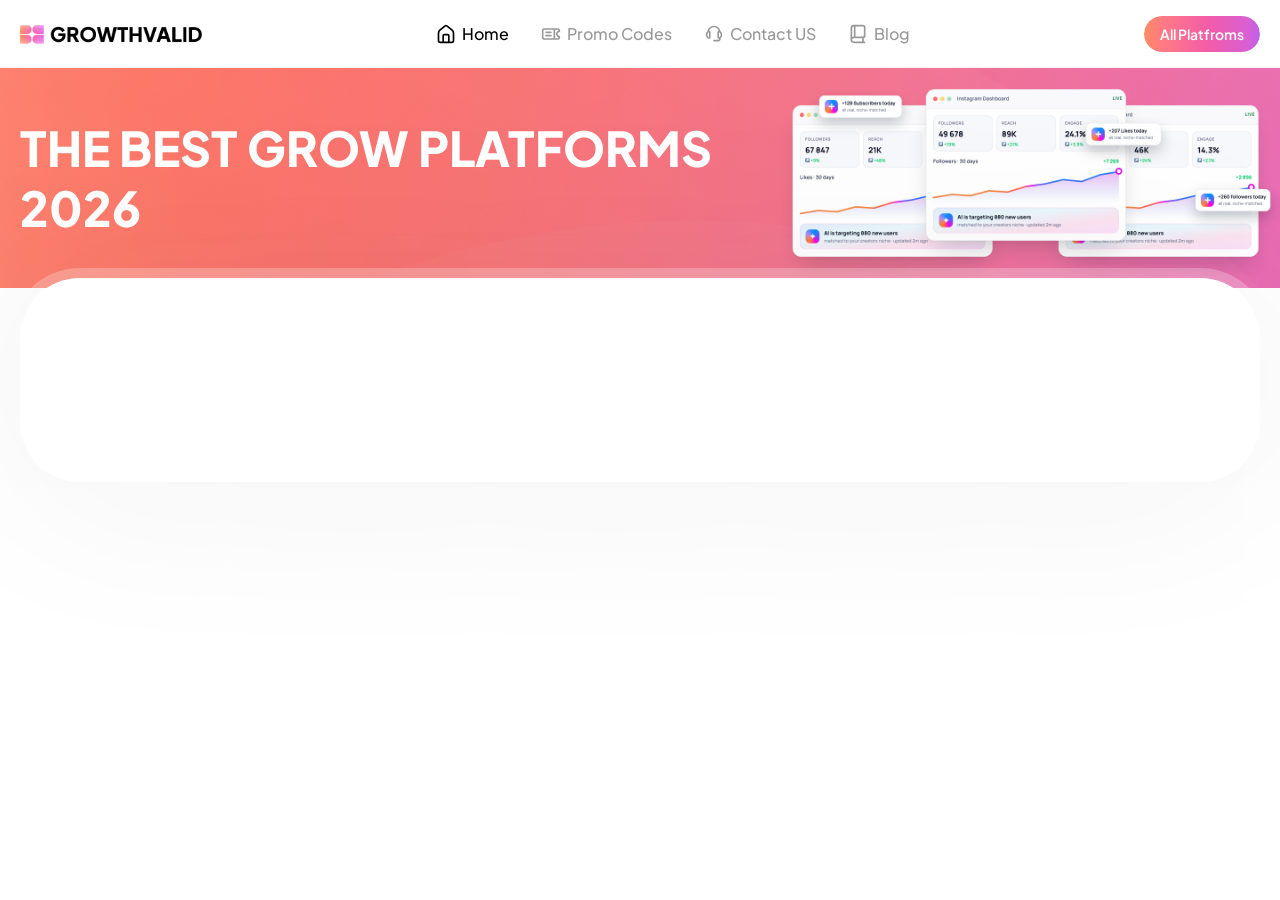
==== index.html @ f68aafe4 "init" ====
<!DOCTYPE html>
<html lang="en">

<head>
    <meta charset="UTF-8">
    <meta name="viewport" content="width=device-width, initial-scale=1.0">
    <title>Document</title>
    <link rel="preconnect" href="https://fonts.googleapis.com">
    <link rel="preconnect" href="https://fonts.gstatic.com" crossorigin>
    <link href="https://fonts.googleapis.com/css2?family=Plus+Jakarta+Sans:ital,wght@0,200..800;1,200..800&display=swap"
        rel="stylesheet">
    <link rel="stylesheet" href="assets/css/styles.css">
</head>

<body>
    <div class="wrap-site">
        <header class="site-header">
            <div class="container">
                <div class="wrap-header">
                    <div class="site-logo">
                        <a href="#"><img src="assets/images/Logo.png" alt="Logo"></a>
                    </div>
                    <div class="site-nav">
                        <ul>
                            <li class="current-menu-item">
                                <a href="#">
                                    <img src="assets/images/icon-home.svg" alt="">
                                    <span>Home</span>
                                </a>
                            </li>
                            <li>
                                <a href="#">
                                    <img src="assets/images/ticket.svg" alt="">
                                    <span>Promo Codes</span>
                                </a>
                            </li>
                            <li>
                                <a href="#">
                                    <img src="assets/images/headphones.svg" alt="">
                                    <span>Contact US</span>
                                </a>
                            </li>
                            <li>
                                <a href="#">
                                    <img src="assets/images/book.svg" alt="">
                                    <span>Blog</span>
                                </a>
                            </li>
                        </ul>
                    </div>
                    <div class="sth-right-header">
                        <a class="btn-default" href="#">All Platfroms</a>
                        <div class="sth-btn-mobile">
                            <span></span>
                            <span></span>
                            <span></span>
                        </div>
                    </div>
                </div>
            </div>
            <div class="wrap-header-mobile">
                <div class="site-nav-mobile">
                    <ul>
                        <li class="current-menu-item">
                            <a href="#">
                                <img src="assets/images/icon-home.svg" alt="">
                                <span>Home</span>
                            </a>
                        </li>
                        <li>
                            <a href="#">
                                <img src="assets/images/ticket.svg" alt="">
                                <span>Promo Codes</span>
                            </a>
                        </li>
                        <li>
                            <a href="#">
                                <img src="assets/images/headphones.svg" alt="">
                                <span>Contact US</span>
                            </a>
                        </li>
                        <li>
                            <a href="#">
                                <img src="assets/images/book.svg" alt="">
                                <span>Blog</span>
                            </a>
                        </li>
                    </ul>
                </div>
                <div class="wrap-bottom-mobile">
                    <div class="menu-privacy">
                        <ul>
                            <li>
                                <a href="#">Privacy Policy</a>
                            </li>
                            <li>
                                <a href="#">Terms of Use</a>
                            </li>
                        </ul>
                    </div>
                    <div class="site-logo-mobile">
                        <img src="assets/images/Logo.png" alt="">
                    </div>
                </div>
            </div>
        </header>
    </div>

    <main id="main">
        <section class="home-hero">
            <div class="container">
                <h1 class="home-hero__heading">
                    The Best Grow Platforms 2026
                </h1>
                <div class="home-hero__image">
                    <img class="img-pc" src="assets/images/Platforms-Dashboard-Image.png" alt="">
                    <img class="img-mb" src="assets/images/Platforms-Dashboard-Image-Mobile.png" alt="">
                </div>
            </div>
        </section>
        <section class="top-sites-sec">
            <div class="container">
                <div class="top-sites__header"></div>
            </div>
        </section>
    </main>

    <script src="assets/js/jquery-3.7.1.min.js"></script>
    <script src="assets/js/main.js"></script>
</body>

</html>
---- assets/css/styles.css ----
*,
*:before,
*:after {
    box-sizing: border-box;
}

* {
    margin: 0;
    padding: 0;
    font: inherit;
}

img,
picture,
svg,
video {
    display: block;
    max-width: 100%;
    height: auto;
}

a {
    text-decoration: none;
    color: inherit;
    transition: all 0.3s ease-in-out;
}

input,
select,
textarea {
    background-color: transparent;
    outline: none;
}

button {
    cursor: pointer;
    background-color: transparent;
    outline: none;
    border: 0;
}

body {
    min-height: 100vh;
    font-weight: 400;
    font-size: 16px;
    font-family: "Plus Jakarta Sans", sans-serif;
    line-height: 1;
    color: #000;
    background: #fff;
}

p {
    margin-bottom: 1em;
}

p:last-child,
p:last-of-type {
    margin-bottom: 0;
}

body.menu-open {
    overflow: hidden;
}

main {
    min-height: 80vh;
}

.container {
    max-width: 1360px;
    padding-left: 20px;
    padding-right: 20px;
    margin-left: auto;
    margin-right: auto;
}

.site-header {
    border-bottom: 1px solid #0000000D;
    position: relative;
}

.wrap-header {
    display: flex;
    justify-content: space-between;
    align-items: center;
    padding: 16px 0 15px;
}

.btn-default {
    letter-spacing: 0%;
    color: #fff;
    border-radius: 54px;
    padding: 8px 16px;
    font-weight: 600;
    font-size: 14px;
    line-height: 20px;
    letter-spacing: 0%;
    position: relative;
    overflow: hidden;
    display: inline-flex;
    justify-content: center;
    align-items: center;
}

.btn-default::before,
.btn-default::after {
    content: "";
    position: absolute;
    inset: 0;
    border-radius: inherit;
    transition: opacity .4s ease;
    z-index: -1;
}

.btn-default::before {
    background: linear-gradient(90deg,
            #ff8b63 0%,
            #ff7b82 15%,
            #f35ca8 55%,
            #d95fd4 90%,
            #b962e8 100%);
}

.btn-default::after {
    background: linear-gradient(90deg,
            #b962e8 0%,
            #d95fd4 15%,
            #f35ca8 55%,
            #ff7b82 90%,
            #ff8b63 100%);
    opacity: 0;
}

.btn-default:hover::after {
    opacity: 1;
}

.site-logo {
    max-width: 182px;
}

.site-logo a {
    display: flex;
    align-items: center;
}

.site-logo img {
    vertical-align: middle;
}

.site-nav ul {
    display: flex;
    column-gap: 32px;
}

.site-nav li a {
    opacity: 0.4;
    transition: all 0.2s ease-in-out;
}

.site-nav li {
    list-style: none;
}

.site-nav li.active a {
    opacity: 1;
}

.site-nav li a {
    display: flex;
    align-items: center;
    font-weight: 500;
    font-size: 16px;
    line-height: 24px;
    letter-spacing: 0%;
    color: #000;
    gap: 6px;
    text-decoration: none;
}

.site-nav li a img {
    max-width: 20px;
}

.site-nav li a:hover {
    opacity: 1;
}

.site-nav li.current-menu-item a {
    opacity: 1;
}

.sth-btn-mobile {
    display: none;
    cursor: pointer;
    height: 36px;
    width: 36px;
    border-radius: 50%;
    align-items: center;
    justify-content: center;
    flex-direction: column;
    border: 1px solid #00000005;
    box-shadow:
        0px 0px 1px 0px rgba(2, 2, 3, 0.10),
        0px 1px 1px 0px rgba(2, 2, 3, 0.05),
        0px 2px 2px 0px rgba(2, 2, 3, 0.025),
        0px 4px 2px 0px rgba(2, 2, 3, 0.01);
}

.sth-btn-mobile span {
    display: block;
    width: 16px;
    height: 2px;
    background-color: #979797;
    margin-bottom: 4px;
    transition: all 0.3s ease-in-out;
    transform-origin: center;
}

.sth-btn-mobile span:last-child {
    margin-bottom: 0;
}

.sth-btn-mobile.active span:first-child {
    transform: translateY(6px) rotate(45deg);
}

.sth-btn-mobile.active span:nth-child(2) {
    transform: rotate(-45deg);
}

.sth-btn-mobile.active span:last-child {
    opacity: 0;
}

.sth-right-header {
    display: flex;
    gap: 16px;
    align-items: center;
}



.site-nav-mobile li a {
    display: flex;
    align-items: center;
    font-weight: 500;
    font-size: 24px;
    line-height: 30px;
    letter-spacing: 0%;
    color: #000;
    gap: 8px;
    text-decoration: none;
    opacity: 0.4;
}

.site-nav-mobile li {
    margin-bottom: 32px;
    list-style: none;
}

.site-nav-mobile li:last-child {
    margin-bottom: 0;
}

.site-nav-mobile li a img {
    width: 24px;
}

.site-nav-mobile li.current-menu-item a {
    opacity: 1;
}

.wrap-header-mobile {
    padding: 32px 20px 24px;
    min-height: calc(100dvh - 68px);
    display: flex;
    flex-direction: column;
    justify-content: space-between;
    gap: 48px;
    position: absolute;
    top: 100%;
    left: 0;
    width: 100%;
    z-index: 99;
    background: #fff;
    opacity: 0;
    visibility: hidden;
    transform: translateY(-10px);
    transition: all .4s ease;
    pointer-events: none;
}

.wrap-header-mobile.active {
    opacity: 1;
    visibility: visible;
    transform: translateY(0);
    pointer-events: auto;
}

.wrap-header-mobile .menu-privacy ul {
    list-style: none;
    display: flex;
    flex-wrap: wrap;
    gap: 32px;
    justify-content: center;
}

.wrap-header-mobile .menu-privacy ul li a {
    font-size: 16px;
    line-height: 1.5;
    opacity: 0.4;
}

.wrap-header-mobile .menu-privacy ul li a:hover {
    opacity: 1;
}

.site-logo-mobile {
    text-align: center;
    margin-top: 24px;
}

.site-logo-mobile img {
    max-width: 182px;
    width: 100%;
    margin: 0 auto;
}

.home-hero {
    background: url('../images/bg-1.png') no-repeat center / cover;
    padding: 50px 0;
    color: #fff;
    position: relative;
    overflow: hidden;
}

.home-hero .container {
    max-width: 1432px;
}

.home-hero__heading {
    font-weight: 800;
    font-size: 48px;
    line-height: 1.25;
    text-transform: uppercase;
    max-width: 60.48%;
}

.home-hero__image {
    position: absolute;
    right: 0px;
    top: 7%;
    width: 39.52%;
    z-index: 1;
}

.home-hero__image img {
    width: 100%;
}

.home-hero__image .img-mb {
    display: none;
}

.top-sites-sec {
    position: relative;
    z-index: 2;
    margin-top: -10px;
}

.top-sites-sec .container {
    max-width: 1280px;
}

.top-sites__header {
    background-color: #fff;
    box-shadow: 0px 0px 200px 0px #2C2C2C12, 0px 0px 0px 10px #FFFFFF40;
    backdrop-filter: blur(200px);
    min-height: 204px;
    border-radius: 60px;
    -webkit-backdrop-filter: blur(200px);

}

@media screen and (max-width: 1023px) {
    .sth-btn-mobile {
        display: flex;
    }

    .site-nav {
        display: none;
    }

    .home-hero__heading {
        max-width: 50%;
        font-size: 40px;
    }

    .home-hero__image {
        width: 50%;
        top: auto;
        bottom: 0;
        right: -10px;
    }

}

@media screen and (max-width: 767px) {
    .site-logo {
        max-width: 152px;
    }

    .sth-btn-mobile {
        width: 34px;
        height: 34px;
    }

    .sth-right-header {
        gap: 10px;
    }

    .btn-default {
        font-size: 12px;
        padding: 7.5px 12px;
        line-height: normal;
    }

    .home-hero {
        padding-top: 16px;
        min-height: 372px;
        background-image: url('../images/bg-2.png');
    }

    .home-hero .container {
        padding: 0 16px;
    }

    .home-hero__heading {
        max-width: 268px;
        font-size: 32px;
    }

    .home-hero__image {
        width: 417px;
        bottom: 52px;
        right: -133px;
    }

    .home-hero__image .img-mb {
        display: block;
    }

    .home-hero__image .img-pc {
        display: none;
    }

}
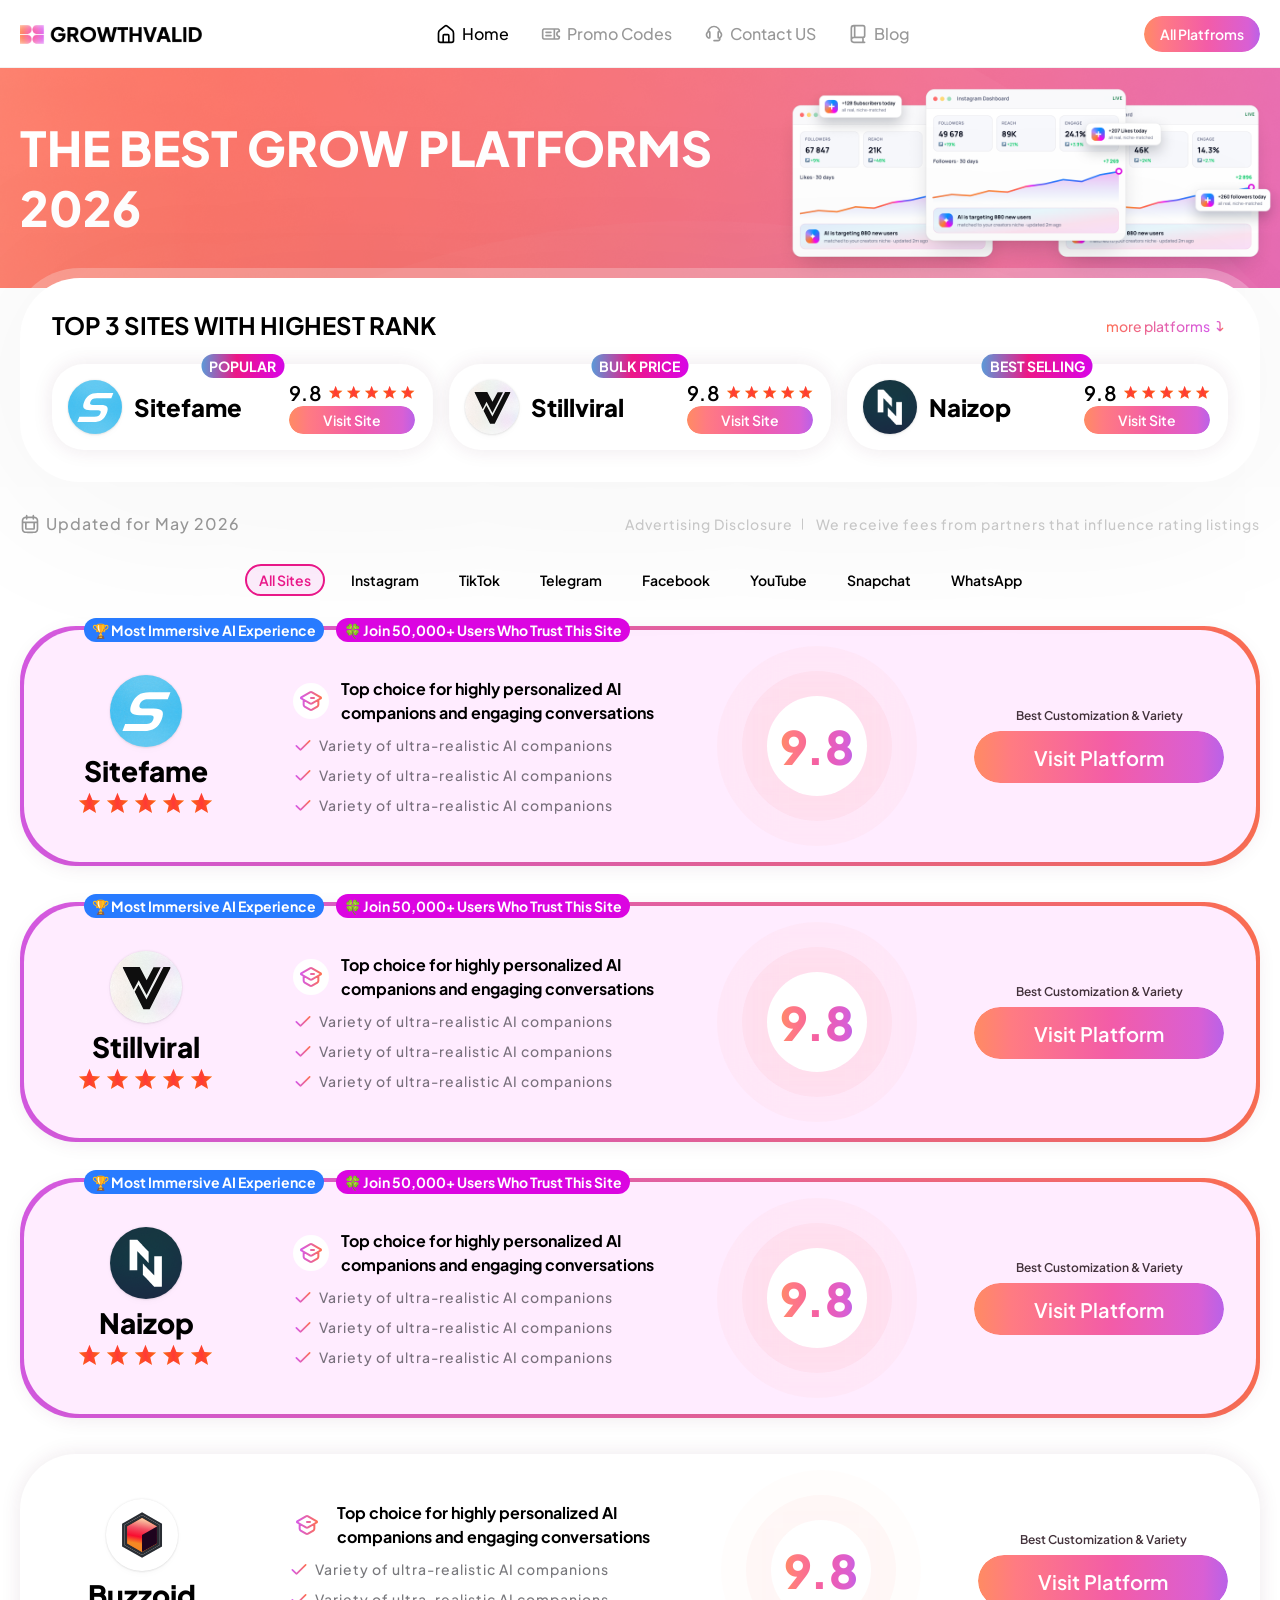
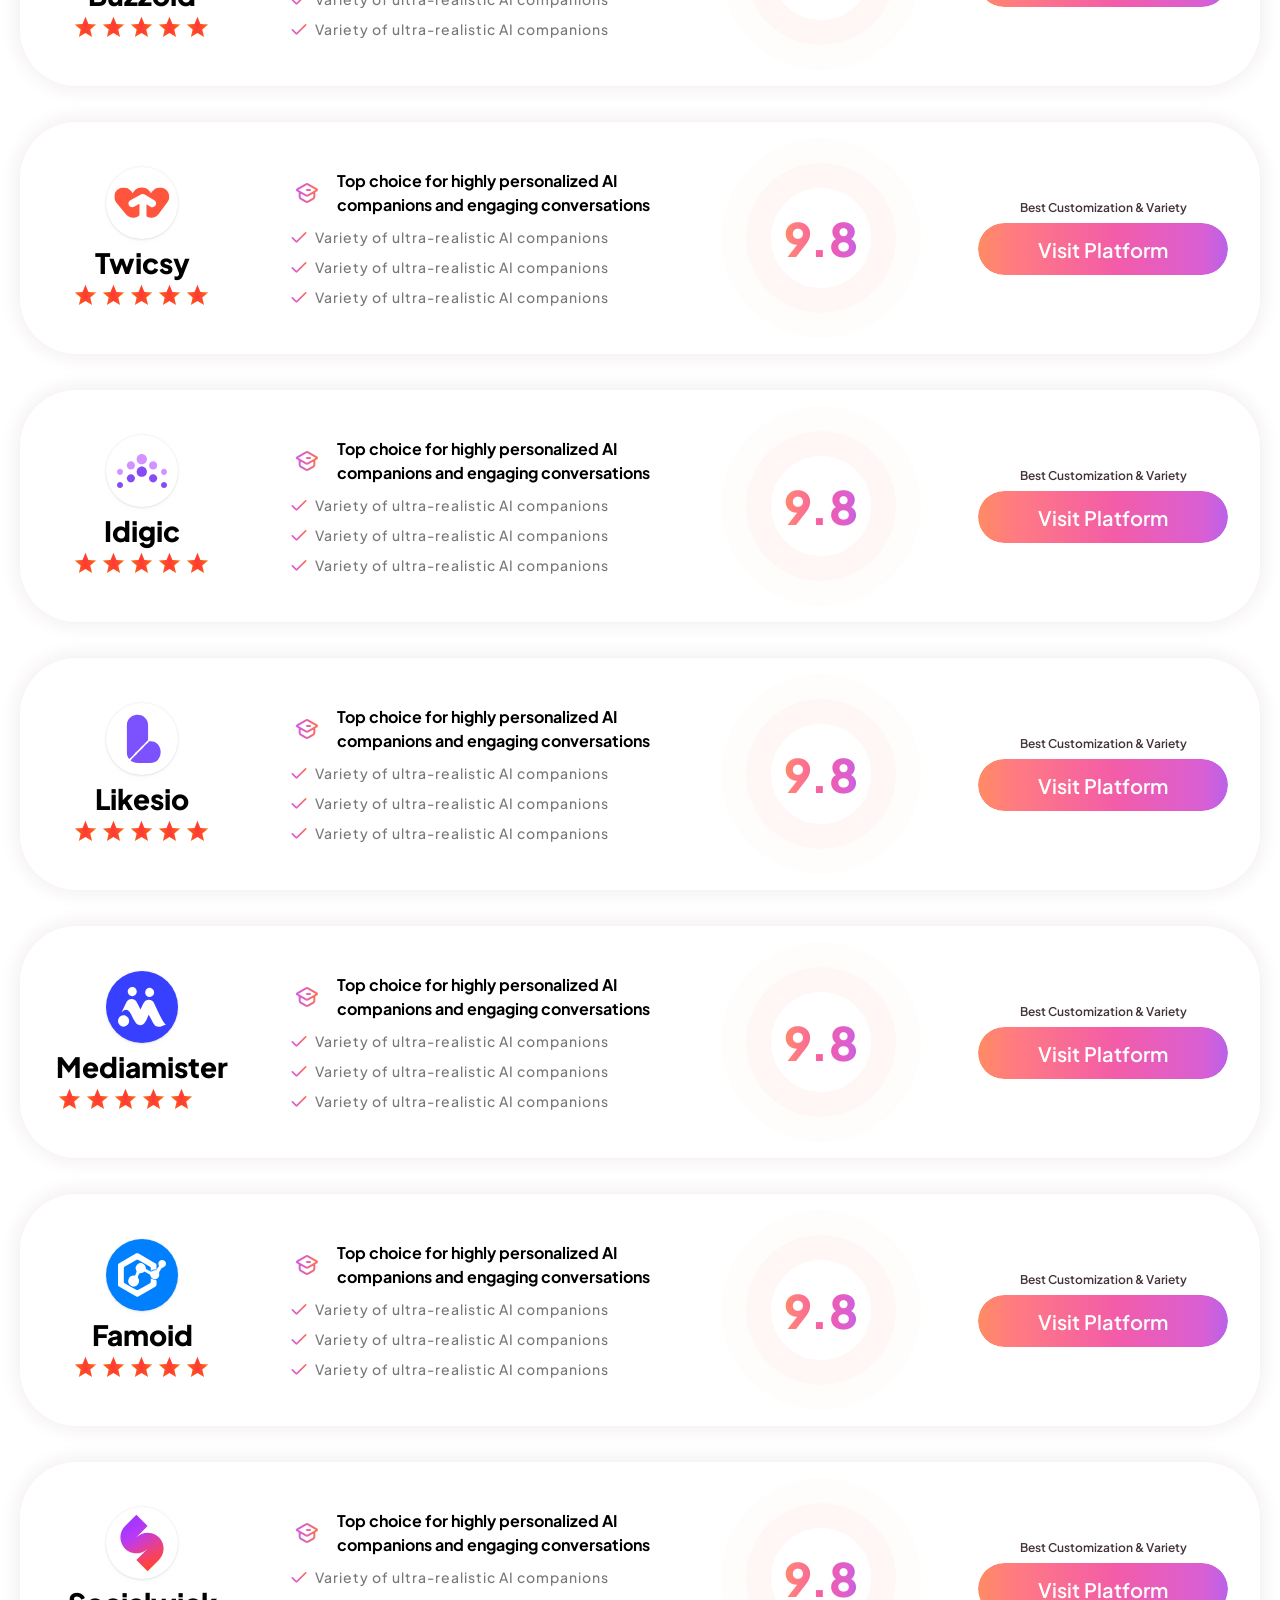
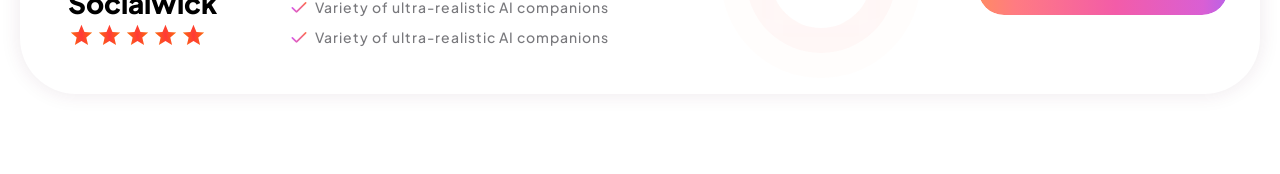
==== commit 8a242313: "create done 50% html home page" ====
--- a/index.html
+++ b/index.html
@@ -4,7 +4,7 @@
 <head>
     <meta charset="UTF-8">
     <meta name="viewport" content="width=device-width, initial-scale=1.0">
-    <title>Document</title>
+    <title>Growthvalid</title>
     <link rel="preconnect" href="https://fonts.googleapis.com">
     <link rel="preconnect" href="https://fonts.gstatic.com" crossorigin>
     <link href="https://fonts.googleapis.com/css2?family=Plus+Jakarta+Sans:ital,wght@0,200..800;1,200..800&display=swap"
@@ -49,7 +49,7 @@
                         </ul>
                     </div>
                     <div class="sth-right-header">
-                        <a class="btn-default" href="#">All Platfroms</a>
+                        <a class="btn-default" href="#"><span>All Platfroms</span></a>
                         <div class="sth-btn-mobile">
                             <span></span>
                             <span></span>
@@ -120,8 +120,801 @@
         </section>
         <section class="top-sites-sec">
             <div class="container">
-                <div class="top-sites__header"></div>
+                <div class="top-sites__content">
+                    <div class="top-sites__header">
+                        <h2 class="top-sites__heading">TOP 3 SITES WITH HIGHEST RANK</h2>
+                        <div class="on-pc">
+                            <a href="#all-sites" class="top-sites__more-plaforms">
+                                <span>more platforms</span>
+                                <img src="assets/images/icon-down-left.svg" alt="">
+                            </a>
+                        </div>
+                    </div>
+                    <div class="top-sites__list">
+                        <div class="item">
+                            <div class="item-label">Popular</div>
+                            <div class="item-inner">
+                                <div class="item-left">
+                                    <img src="assets/images/sitefame-logo.svg" alt="" class="item-img">
+                                    <h3 class="item-title">
+                                        sitefame
+                                    </h3>
+                                </div>
+                                <div class="item-right">
+                                    <div class="item-rating">
+                                        <div class="rating-number">9.8</div>
+                                        <div class="rating-stars">
+                                            <img src="assets/images/star-icon.svg" alt="">
+                                            <img src="assets/images/star-icon.svg" alt="">
+                                            <img src="assets/images/star-icon.svg" alt="">
+                                            <img src="assets/images/star-icon.svg" alt="">
+                                            <img src="assets/images/star-icon.svg" alt="">
+                                        </div>
+                                    </div>
+                                    <div class="on-pc">
+                                        <a href="#" class="btn-default item-btn">
+                                            <span>Visit Site</span>
+                                        </a>
+                                    </div>
+                                </div>
+                            </div>
+                            <div class="on-mb">
+                                <a href="#" class="btn-default item-btn">
+                                    <span>Visit site</span>
+                                </a>
+                            </div>
+                        </div>
+                        <div class="item">
+                            <div class="item-label">Bulk Price</div>
+                            <div class="item-inner">
+                                <div class="item-left">
+                                    <img src="assets/images/Stillviral-logo.svg" alt="" class="item-img">
+                                    <h3 class="item-title">
+                                        Stillviral
+                                    </h3>
+                                </div>
+                                <div class="item-right">
+                                    <div class="item-rating">
+                                        <div class="rating-number">9.8</div>
+                                        <div class="rating-stars">
+                                            <img src="assets/images/star-icon.svg" alt="">
+                                            <img src="assets/images/star-icon.svg" alt="">
+                                            <img src="assets/images/star-icon.svg" alt="">
+                                            <img src="assets/images/star-icon.svg" alt="">
+                                            <img src="assets/images/star-icon.svg" alt="">
+                                        </div>
+                                    </div>
+                                    <div class="on-pc">
+                                        <a href="#" class="btn-default item-btn">
+                                            <span>Visit Site</span>
+                                        </a>
+                                    </div>
+                                </div>
+                            </div>
+                            <div class="on-mb">
+                                <a href="#" class="btn-default item-btn">
+                                    <span>Visit site</span>
+                                </a>
+                            </div>
+                        </div>
+                        <div class="item">
+                            <div class="item-label">Best Selling</div>
+                            <div class="item-inner">
+                                <div class="item-left">
+                                    <img src="assets/images/naizop-logo.png" alt="" class="item-img">
+                                    <h3 class="item-title">
+                                        naizop
+                                    </h3>
+                                </div>
+                                <div class="item-right">
+                                    <div class="item-rating">
+                                        <div class="rating-number">9.8</div>
+                                        <div class="rating-stars">
+                                            <img src="assets/images/star-icon.svg" alt="">
+                                            <img src="assets/images/star-icon.svg" alt="">
+                                            <img src="assets/images/star-icon.svg" alt="">
+                                            <img src="assets/images/star-icon.svg" alt="">
+                                            <img src="assets/images/star-icon.svg" alt="">
+                                        </div>
+                                    </div>
+                                    <div class="on-pc">
+                                        <a href="#" class="btn-default item-btn">
+                                            <span>Visit Site</span>
+                                        </a>
+                                    </div>
+                                </div>
+                            </div>
+                            <div class="on-mb">
+                                <a href="#" class="btn-default item-btn">
+                                    <span>Visit site</span>
+                                </a>
+                            </div>
+                        </div>
+                    </div>
+                    <div class="on-mb top-sites__more-plaforms-mb">
+                        <a href="#all-sites" class="top-sites__more-plaforms">
+                            <span>more platforms</span>
+                            <img src="assets/images/icon-down-left.svg" alt="">
+                        </a>
+                    </div>
+                </div>
+
             </div>
+        </section>
+        <section id="all-sites" class="all-sites-sec">
+            <div class="container">
+                <div class="all-sites__header">
+                    <div class="all-sites__updatetime">
+                        <img src="assets/images/calendar.svg" alt="">
+                        Updated for May 2026
+                    </div>
+                    <div class="all-sites__disclosure">
+                        <p> <span>Advertising Disclosure</span>
+                            <span>We receive fees from partners that influence rating listings</span>
+                        </p>
+                    </div>
+                </div>
+                <div class="all-sites-content">
+
+                    <div class="all-sites-content__tabs">
+                        <button class="active" data-tab="all">All Sites</button>
+                        <button data-tab="instagram">Instagram</button>
+                        <button data-tab="tiktok">TikTok</button>
+                        <button data-tab="telegram">Telegram</button>
+                        <button data-tab="facebook">Facebook</button>
+                        <button data-tab="youtube">YouTube</button>
+                        <button data-tab="snapchat">Snapchat</button>
+                        <button data-tab="whatsapp">WhatsApp</button>
+                    </div>
+
+                    <div class="all-sites-content__list">
+
+                        <article class="site-card site-card-highlight" data-category="all instagram">
+
+                            <div class="site-card__inner">
+                                <div class="site-card__badges">
+                                    <span class="badge ">
+                                        🏆 Most Immersive AI Experience
+                                    </span>
+
+                                    <span class="badge " style="background-color: #DB05E1;">
+                                        🍀 Join 50,000+ Users Who Trust This Site
+                                    </span>
+                                </div>
+
+                                <div class="site-card__logo">
+                                    <img class="img-logo" src="assets/images/sitefame-logo.svg" alt="">
+                                    <div class="logo-info">
+                                        <h3 class="logo-name">Sitefame</h3>
+                                        <div class="site-card__stars">
+                                            <img src="assets/images/star-icon.svg" alt="">
+                                            <img src="assets/images/star-icon.svg" alt="">
+                                            <img src="assets/images/star-icon.svg" alt="">
+                                            <img src="assets/images/star-icon.svg" alt="">
+                                            <img src="assets/images/star-icon.svg" alt="">
+                                        </div>
+                                    </div>
+                                    <div class="site-card__score site-card__score-mb">
+                                        <span>9.8</span>
+                                    </div>
+                                </div>
+
+                                <div class="site-card__content">
+
+                                    <div class="site-card__title">
+                                        <div class="icon">
+                                            <img src="assets/images/academic-cap-icon.svg" alt="">
+                                        </div>
+                                        <h4 class="title">
+                                            Top choice for highly personalized AI companions and engaging conversations
+                                        </h4>
+                                    </div>
+
+                                    <ul class="site-card__features">
+                                        <li>Variety of ultra-realistic AI companions</li>
+                                        <li>Variety of ultra-realistic AI companions</li>
+                                        <li>Variety of ultra-realistic AI companions</li>
+                                    </ul>
+
+                                </div>
+
+                                <div class="site-card__score site-card__score-pc">
+                                    <div class="score-circle score-circle--1">
+                                        <div class="score-circle score-circle--2">
+                                            <div class="score-circle score-circle--3">
+                                                <span>9.8</span>
+                                            </div>
+                                        </div>
+                                    </div>
+                                </div>
+
+                                <div class="site-card__action">
+
+                                    <span class="site-card__label">
+                                        Best Customization & Variety
+                                    </span>
+
+                                    <a href="#" class="btn-default site-card__button">
+                                        <span>Visit Platform</span>
+                                    </a>
+                                </div>
+                            </div>
+
+                        </article>
+                        <article class="site-card site-card-highlight" data-category="all tiktok">
+                            <div class="site-card__inner">
+                                <div class="site-card__badges">
+                                    <span class="badge ">
+                                        🏆 Most Immersive AI Experience
+                                    </span>
+
+                                    <span class="badge " style="background-color: #DB05E1;">
+                                        🍀 Join 50,000+ Users Who Trust This Site
+                                    </span>
+                                </div>
+
+                                <div class="site-card__logo">
+                                    <img class="img-logo" src="assets/images/Stillviral-logo.svg" alt="">
+                                    <div class="logo-info">
+                                        <h3 class="logo-name">Stillviral</h3>
+                                        <div class="site-card__stars">
+                                            <img src="assets/images/star-icon.svg" alt="">
+                                            <img src="assets/images/star-icon.svg" alt="">
+                                            <img src="assets/images/star-icon.svg" alt="">
+                                            <img src="assets/images/star-icon.svg" alt="">
+                                            <img src="assets/images/star-icon.svg" alt="">
+                                        </div>
+                                    </div>
+                                    <div class="site-card__score site-card__score-mb">
+                                        <span>9.8</span>
+                                    </div>
+                                </div>
+
+                                <div class="site-card__content">
+
+                                    <div class="site-card__title">
+                                        <div class="icon">
+                                            <img src="assets/images/academic-cap-icon.svg" alt="">
+                                        </div>
+                                        <h4 class="title">
+                                            Top choice for highly personalized AI companions and engaging conversations
+                                        </h4>
+                                    </div>
+
+                                    <ul class="site-card__features">
+                                        <li>Variety of ultra-realistic AI companions</li>
+                                        <li>Variety of ultra-realistic AI companions</li>
+                                        <li>Variety of ultra-realistic AI companions</li>
+                                    </ul>
+
+                                </div>
+
+                                <div class="site-card__score site-card__score-pc">
+                                    <div class="score-circle score-circle--1">
+                                        <div class="score-circle score-circle--2">
+                                            <div class="score-circle score-circle--3">
+                                                <span>9.8</span>
+                                            </div>
+                                        </div>
+                                    </div>
+                                </div>
+
+                                <div class="site-card__action">
+
+                                    <span class="site-card__label">
+                                        Best Customization & Variety
+                                    </span>
+
+                                    <a href="#" class="btn-default site-card__button">
+                                        <span>Visit Platform</span>
+                                    </a>
+                                </div>
+                            </div>
+
+                        </article>
+                        <article class="site-card site-card-highlight" data-category="all youtube whatsapp">
+                            <div class="site-card__inner">
+                                <div class="site-card__badges">
+                                    <span class="badge ">
+                                        🏆 Most Immersive AI Experience
+                                    </span>
+
+                                    <span class="badge " style="background-color: #DB05E1;">
+                                        🍀 Join 50,000+ Users Who Trust This Site
+                                    </span>
+                                </div>
+
+                                <div class="site-card__logo">
+                                    <img class="img-logo" src="assets/images/naizop-logo.png" alt="">
+                                    <div class="logo-info">
+                                        <h3 class="logo-name">naizop</h3>
+                                        <div class="site-card__stars">
+                                            <img src="assets/images/star-icon.svg" alt="">
+                                            <img src="assets/images/star-icon.svg" alt="">
+                                            <img src="assets/images/star-icon.svg" alt="">
+                                            <img src="assets/images/star-icon.svg" alt="">
+                                            <img src="assets/images/star-icon.svg" alt="">
+                                        </div>
+                                    </div>
+                                    <div class="site-card__score site-card__score-mb">
+                                        <span>9.8</span>
+                                    </div>
+                                </div>
+
+                                <div class="site-card__content">
+
+                                    <div class="site-card__title">
+                                        <div class="icon">
+                                            <img src="assets/images/academic-cap-icon.svg" alt="">
+                                        </div>
+                                        <h4 class="title">
+                                            Top choice for highly personalized AI companions and engaging conversations
+                                        </h4>
+                                    </div>
+
+                                    <ul class="site-card__features">
+                                        <li>Variety of ultra-realistic AI companions</li>
+                                        <li>Variety of ultra-realistic AI companions</li>
+                                        <li>Variety of ultra-realistic AI companions</li>
+                                    </ul>
+
+                                </div>
+
+                                <div class="site-card__score site-card__score-pc">
+                                    <div class="score-circle score-circle--1">
+                                        <div class="score-circle score-circle--2">
+                                            <div class="score-circle score-circle--3">
+                                                <span>9.8</span>
+                                            </div>
+                                        </div>
+                                    </div>
+                                </div>
+
+                                <div class="site-card__action">
+
+                                    <span class="site-card__label">
+                                        Best Customization & Variety
+                                    </span>
+
+                                    <a href="#" class="btn-default site-card__button">
+                                        <span>Visit Platform</span>
+                                    </a>
+                                </div>
+                            </div>
+
+                        </article>
+                        <article class="site-card " data-category="all instagram facebook">
+                            <div class="site-card__inner">
+                                <div class="site-card__logo">
+                                    <img class="img-logo" src="assets/images/Buzzoid-logo.svg" alt="">
+                                    <div class="logo-info">
+                                        <h3 class="logo-name">Buzzoid</h3>
+                                        <div class="site-card__stars">
+                                            <img src="assets/images/star-icon.svg" alt="">
+                                            <img src="assets/images/star-icon.svg" alt="">
+                                            <img src="assets/images/star-icon.svg" alt="">
+                                            <img src="assets/images/star-icon.svg" alt="">
+                                            <img src="assets/images/star-icon.svg" alt="">
+                                        </div>
+                                    </div>
+                                    <div class="site-card__score site-card__score-mb">
+                                        <span>9.8</span>
+                                    </div>
+                                </div>
+
+                                <div class="site-card__content">
+
+                                    <div class="site-card__title">
+                                        <div class="icon">
+                                            <img src="assets/images/academic-cap-icon.svg" alt="">
+                                        </div>
+                                        <h4 class="title">
+                                            Top choice for highly personalized AI companions and engaging conversations
+                                        </h4>
+                                    </div>
+
+                                    <ul class="site-card__features">
+                                        <li>Variety of ultra-realistic AI companions</li>
+                                        <li>Variety of ultra-realistic AI companions</li>
+                                        <li>Variety of ultra-realistic AI companions</li>
+                                    </ul>
+
+                                </div>
+
+                                <div class="site-card__score site-card__score-pc">
+                                    <div class="score-circle score-circle--1">
+                                        <div class="score-circle score-circle--2">
+                                            <div class="score-circle score-circle--3">
+                                                <span>9.8</span>
+                                            </div>
+                                        </div>
+                                    </div>
+                                </div>
+
+                                <div class="site-card__action">
+
+                                    <span class="site-card__label">
+                                        Best Customization & Variety
+                                    </span>
+
+                                    <a href="#" class="btn-default site-card__button">
+                                        <span>Visit Platform</span>
+                                    </a>
+                                </div>
+                            </div>
+
+                        </article>
+                        <article class="site-card " data-category="all snapchat facebook telegram">
+                            <div class="site-card__inner">
+                                <div class="site-card__logo">
+                                    <img class="img-logo" src="assets/images/Twicsy-logo.svg" alt="">
+                                    <div class="logo-info">
+                                        <h3 class="logo-name">Twicsy</h3>
+                                        <div class="site-card__stars">
+                                            <img src="assets/images/star-icon.svg" alt="">
+                                            <img src="assets/images/star-icon.svg" alt="">
+                                            <img src="assets/images/star-icon.svg" alt="">
+                                            <img src="assets/images/star-icon.svg" alt="">
+                                            <img src="assets/images/star-icon.svg" alt="">
+                                        </div>
+                                    </div>
+                                    <div class="site-card__score site-card__score-mb">
+                                        <span>9.8</span>
+                                    </div>
+                                </div>
+
+                                <div class="site-card__content">
+
+                                    <div class="site-card__title">
+                                        <div class="icon">
+                                            <img src="assets/images/academic-cap-icon.svg" alt="">
+                                        </div>
+                                        <h4 class="title">
+                                            Top choice for highly personalized AI companions and engaging conversations
+                                        </h4>
+                                    </div>
+
+                                    <ul class="site-card__features">
+                                        <li>Variety of ultra-realistic AI companions</li>
+                                        <li>Variety of ultra-realistic AI companions</li>
+                                        <li>Variety of ultra-realistic AI companions</li>
+                                    </ul>
+
+                                </div>
+
+                                <div class="site-card__score site-card__score-pc">
+                                    <div class="score-circle score-circle--1">
+                                        <div class="score-circle score-circle--2">
+                                            <div class="score-circle score-circle--3">
+                                                <span>9.8</span>
+                                            </div>
+                                        </div>
+                                    </div>
+                                </div>
+
+                                <div class="site-card__action">
+
+                                    <span class="site-card__label">
+                                        Best Customization & Variety
+                                    </span>
+
+                                    <a href="#" class="btn-default site-card__button">
+                                        <span>Visit Platform</span>
+                                    </a>
+                                </div>
+                            </div>
+
+                        </article>
+                        <article class="site-card " data-category="all youtube facebook telegram">
+                            <div class="site-card__inner">
+                                <div class="site-card__logo">
+                                    <img class="img-logo" src="assets/images/Idigic-logo.svg" alt="">
+                                    <div class="logo-info">
+                                        <h3 class="logo-name">Idigic</h3>
+                                        <div class="site-card__stars">
+                                            <img src="assets/images/star-icon.svg" alt="">
+                                            <img src="assets/images/star-icon.svg" alt="">
+                                            <img src="assets/images/star-icon.svg" alt="">
+                                            <img src="assets/images/star-icon.svg" alt="">
+                                            <img src="assets/images/star-icon.svg" alt="">
+                                        </div>
+                                    </div>
+                                    <div class="site-card__score site-card__score-mb">
+                                        <span>9.8</span>
+                                    </div>
+                                </div>
+
+                                <div class="site-card__content">
+
+                                    <div class="site-card__title">
+                                        <div class="icon">
+                                            <img src="assets/images/academic-cap-icon.svg" alt="">
+                                        </div>
+                                        <h4 class="title">
+                                            Top choice for highly personalized AI companions and engaging conversations
+                                        </h4>
+                                    </div>
+
+                                    <ul class="site-card__features">
+                                        <li>Variety of ultra-realistic AI companions</li>
+                                        <li>Variety of ultra-realistic AI companions</li>
+                                        <li>Variety of ultra-realistic AI companions</li>
+                                    </ul>
+
+                                </div>
+
+                                <div class="site-card__score site-card__score-pc">
+                                    <div class="score-circle score-circle--1">
+                                        <div class="score-circle score-circle--2">
+                                            <div class="score-circle score-circle--3">
+                                                <span>9.8</span>
+                                            </div>
+                                        </div>
+                                    </div>
+                                </div>
+
+                                <div class="site-card__action">
+
+                                    <span class="site-card__label">
+                                        Best Customization & Variety
+                                    </span>
+
+                                    <a href="#" class="btn-default site-card__button">
+                                        <span>Visit Platform</span>
+                                    </a>
+                                </div>
+                            </div>
+
+                        </article>
+                        <article class="site-card " data-category="all tiktok facebook telegram">
+                            <div class="site-card__inner">
+                                <div class="site-card__logo">
+                                    <img class="img-logo" src="assets/images/Likesio-logo.svg" alt="">
+                                    <div class="logo-info">
+                                        <h3 class="logo-name">Likesio</h3>
+                                        <div class="site-card__stars">
+                                            <img src="assets/images/star-icon.svg" alt="">
+                                            <img src="assets/images/star-icon.svg" alt="">
+                                            <img src="assets/images/star-icon.svg" alt="">
+                                            <img src="assets/images/star-icon.svg" alt="">
+                                            <img src="assets/images/star-icon.svg" alt="">
+                                        </div>
+                                    </div>
+                                    <div class="site-card__score site-card__score-mb">
+                                        <span>9.8</span>
+                                    </div>
+                                </div>
+
+                                <div class="site-card__content">
+
+                                    <div class="site-card__title">
+                                        <div class="icon">
+                                            <img src="assets/images/academic-cap-icon.svg" alt="">
+                                        </div>
+                                        <h4 class="title">
+                                            Top choice for highly personalized AI companions and engaging conversations
+                                        </h4>
+                                    </div>
+
+                                    <ul class="site-card__features">
+                                        <li>Variety of ultra-realistic AI companions</li>
+                                        <li>Variety of ultra-realistic AI companions</li>
+                                        <li>Variety of ultra-realistic AI companions</li>
+                                    </ul>
+
+                                </div>
+
+                                <div class="site-card__score site-card__score-pc">
+                                    <div class="score-circle score-circle--1">
+                                        <div class="score-circle score-circle--2">
+                                            <div class="score-circle score-circle--3">
+                                                <span>9.8</span>
+                                            </div>
+                                        </div>
+                                    </div>
+                                </div>
+
+                                <div class="site-card__action">
+
+                                    <span class="site-card__label">
+                                        Best Customization & Variety
+                                    </span>
+
+                                    <a href="#" class="btn-default site-card__button">
+                                        <span>Visit Platform</span>
+                                    </a>
+                                </div>
+                            </div>
+
+                        </article>
+                        <article class="site-card " data-category="all snapchat tiktok telegram">
+                            <div class="site-card__inner">
+                                <div class="site-card__logo">
+                                    <img class="img-logo" src="assets/images/Mediamister-logo.svg" alt="">
+                                    <div class="logo-info">
+                                        <h3 class="logo-name">Mediamister</h3>
+                                        <div class="site-card__stars">
+                                            <img src="assets/images/star-icon.svg" alt="">
+                                            <img src="assets/images/star-icon.svg" alt="">
+                                            <img src="assets/images/star-icon.svg" alt="">
+                                            <img src="assets/images/star-icon.svg" alt="">
+                                            <img src="assets/images/star-icon.svg" alt="">
+                                        </div>
+                                    </div>
+                                    <div class="site-card__score site-card__score-mb">
+                                        <span>9.8</span>
+                                    </div>
+                                </div>
+
+                                <div class="site-card__content">
+
+                                    <div class="site-card__title">
+                                        <div class="icon">
+                                            <img src="assets/images/academic-cap-icon.svg" alt="">
+                                        </div>
+                                        <h4 class="title">
+                                            Top choice for highly personalized AI companions and engaging conversations
+                                        </h4>
+                                    </div>
+
+                                    <ul class="site-card__features">
+                                        <li>Variety of ultra-realistic AI companions</li>
+                                        <li>Variety of ultra-realistic AI companions</li>
+                                        <li>Variety of ultra-realistic AI companions</li>
+                                    </ul>
+
+                                </div>
+
+                                <div class="site-card__score site-card__score-pc">
+                                    <div class="score-circle score-circle--1">
+                                        <div class="score-circle score-circle--2">
+                                            <div class="score-circle score-circle--3">
+                                                <span>9.8</span>
+                                            </div>
+                                        </div>
+                                    </div>
+                                </div>
+
+                                <div class="site-card__action">
+
+                                    <span class="site-card__label">
+                                        Best Customization & Variety
+                                    </span>
+
+                                    <a href="#" class="btn-default site-card__button">
+                                        <span>Visit Platform</span>
+                                    </a>
+                                </div>
+                            </div>
+
+                        </article>
+                        <article class="site-card " data-category="all facebook telegram">
+                            <div class="site-card__inner">
+                                <div class="site-card__logo">
+                                    <img class="img-logo" src="assets/images/Famoid-logo.svg" alt="">
+                                    <div class="logo-info">
+                                        <h3 class="logo-name">Famoid</h3>
+                                        <div class="site-card__stars">
+                                            <img src="assets/images/star-icon.svg" alt="">
+                                            <img src="assets/images/star-icon.svg" alt="">
+                                            <img src="assets/images/star-icon.svg" alt="">
+                                            <img src="assets/images/star-icon.svg" alt="">
+                                            <img src="assets/images/star-icon.svg" alt="">
+                                        </div>
+                                    </div>
+                                    <div class="site-card__score site-card__score-mb">
+                                        <span>9.8</span>
+                                    </div>
+                                </div>
+
+                                <div class="site-card__content">
+
+                                    <div class="site-card__title">
+                                        <div class="icon">
+                                            <img src="assets/images/academic-cap-icon.svg" alt="">
+                                        </div>
+                                        <h4 class="title">
+                                            Top choice for highly personalized AI companions and engaging conversations
+                                        </h4>
+                                    </div>
+
+                                    <ul class="site-card__features">
+                                        <li>Variety of ultra-realistic AI companions</li>
+                                        <li>Variety of ultra-realistic AI companions</li>
+                                        <li>Variety of ultra-realistic AI companions</li>
+                                    </ul>
+
+                                </div>
+
+                                <div class="site-card__score site-card__score-pc">
+                                    <div class="score-circle score-circle--1">
+                                        <div class="score-circle score-circle--2">
+                                            <div class="score-circle score-circle--3">
+                                                <span>9.8</span>
+                                            </div>
+                                        </div>
+                                    </div>
+                                </div>
+
+                                <div class="site-card__action">
+
+                                    <span class="site-card__label">
+                                        Best Customization & Variety
+                                    </span>
+
+                                    <a href="#" class="btn-default site-card__button">
+                                        <span>Visit Platform</span>
+                                    </a>
+                                </div>
+                            </div>
+
+                        </article>
+                        <article class="site-card " data-category="all telegram">
+                            <div class="site-card__inner">
+                                <div class="site-card__logo">
+                                    <img class="img-logo" src="assets/images/Socialwick-logo.svg" alt="">
+                                    <div class="logo-info">
+                                        <h3 class="logo-name">Socialwick</h3>
+                                        <div class="site-card__stars">
+                                            <img src="assets/images/star-icon.svg" alt="">
+                                            <img src="assets/images/star-icon.svg" alt="">
+                                            <img src="assets/images/star-icon.svg" alt="">
+                                            <img src="assets/images/star-icon.svg" alt="">
+                                            <img src="assets/images/star-icon.svg" alt="">
+                                        </div>
+                                    </div>
+                                    <div class="site-card__score site-card__score-mb">
+                                        <span>9.8</span>
+                                    </div>
+                                </div>
+
+                                <div class="site-card__content">
+
+                                    <div class="site-card__title">
+                                        <div class="icon">
+                                            <img src="assets/images/academic-cap-icon.svg" alt="">
+                                        </div>
+                                        <h4 class="title">
+                                            Top choice for highly personalized AI companions and engaging conversations
+                                        </h4>
+                                    </div>
+
+                                    <ul class="site-card__features">
+                                        <li>Variety of ultra-realistic AI companions</li>
+                                        <li>Variety of ultra-realistic AI companions</li>
+                                        <li>Variety of ultra-realistic AI companions</li>
+                                    </ul>
+
+                                </div>
+
+                                <div class="site-card__score site-card__score-pc">
+                                    <div class="score-circle score-circle--1">
+                                        <div class="score-circle score-circle--2">
+                                            <div class="score-circle score-circle--3">
+                                                <span>9.8</span>
+                                            </div>
+                                        </div>
+                                    </div>
+                                </div>
+
+                                <div class="site-card__action">
+
+                                    <span class="site-card__label">
+                                        Best Customization & Variety
+                                    </span>
+
+                                    <a href="#" class="btn-default site-card__button">
+                                        <span>Visit Platform</span>
+                                    </a>
+                                </div>
+                            </div>
+
+                        </article>
+
+                    </div>
+
+                    </d>
+                </div>
         </section>
     </main>
 
--- a/assets/css/styles.css
+++ b/assets/css/styles.css
@@ -19,6 +19,10 @@
     height: auto;
 }
 
+html {
+    scroll-behavior: smooth;
+}
+
 a {
     text-decoration: none;
     color: inherit;
@@ -44,7 +48,7 @@
     font-weight: 400;
     font-size: 16px;
     font-family: "Plus Jakarta Sans", sans-serif;
-    line-height: 1;
+    line-height: normal;
     color: #000;
     background: #fff;
 }
@@ -63,7 +67,15 @@
 }
 
 main {
-    min-height: 80vh;
+    min-height: 100vh;
+}
+
+.on-pc {
+    display: block;
+}
+
+.on-mb {
+    display: none;
 }
 
 .container {
@@ -87,7 +99,6 @@
 }
 
 .btn-default {
-    letter-spacing: 0%;
     color: #fff;
     border-radius: 54px;
     padding: 8px 16px;
@@ -109,7 +120,13 @@
     inset: 0;
     border-radius: inherit;
     transition: opacity .4s ease;
-    z-index: -1;
+    z-index: 1;
+    pointer-events: none;
+}
+
+.btn-default>* {
+    position: relative;
+    z-index: 2;
 }
 
 .btn-default::before {
@@ -367,20 +384,544 @@
     position: relative;
     z-index: 2;
     margin-top: -10px;
+    padding-bottom: 32px;
 }
 
 .top-sites-sec .container {
     max-width: 1280px;
 }
 
-.top-sites__header {
+.top-sites__content {
     background-color: #fff;
     box-shadow: 0px 0px 200px 0px #2C2C2C12, 0px 0px 0px 10px #FFFFFF40;
     backdrop-filter: blur(200px);
     min-height: 204px;
     border-radius: 60px;
     -webkit-backdrop-filter: blur(200px);
-
+    padding: 32px;
+
+}
+
+.top-sites__heading {
+    font-size: 24px;
+    line-height: 1.25;
+    font-weight: 700;
+}
+
+.top-sites__more-plaforms {
+    display: inline-flex;
+    gap: 2px;
+    font-weight: 500;
+    font-size: 14px;
+    line-height: normal;
+}
+
+.top-sites__more-plaforms img {
+    width: 16px;
+    height: 16px;
+    object-fit: contain;
+    margin-top: 2px;
+}
+
+.top-sites__content .top-sites__header {
+    display: flex;
+    align-items: center;
+    justify-content: space-between;
+    gap: 32px;
+    margin-bottom: 24px;
+}
+
+.top-sites__more-plaforms span {
+    display: inline-block;
+    background: linear-gradient(90deg, #FE7053 0%, #E663A6 50.48%, #D75BE5 100%);
+    -webkit-background-clip: text;
+    background-clip: text;
+    -webkit-text-fill-color: transparent;
+    color: transparent;
+}
+
+.top-sites__list {
+    display: grid;
+    grid-template-columns: repeat(3, 1fr);
+    grid-gap: 20px 16px;
+}
+
+.top-sites__list .item {
+    position: relative;
+    box-shadow: 0px 0px 20px 0px #541C411A;
+    background: #FFFFFF01;
+    padding: 16px;
+    border-radius: 32px;
+
+}
+
+.top-sites__list .item-inner {
+    display: flex;
+    flex-wrap: wrap;
+    gap: 16px;
+    justify-content: space-between;
+}
+
+.top-sites__list .item-left {
+    display: flex;
+    align-items: center;
+    gap: 12px;
+}
+
+.top-sites__list .item-right {
+    display: flex;
+    flex-direction: column;
+    justify-content: space-between;
+}
+
+.top-sites__list .item-img {
+    width: 54px;
+    height: 54px;
+    object-fit: contain;
+    flex-shrink: 0;
+    border-radius: 50%;
+    filter:
+        drop-shadow(0 0 1px rgba(2, 2, 3, 0.10)) drop-shadow(0 1px 1px rgba(2, 2, 3, 0.05)) drop-shadow(0 2px 2px rgba(2, 2, 3, 0.02)) drop-shadow(0 4px 2px rgba(2, 2, 3, 0.01));
+}
+
+.top-sites__list .item-title {
+    font-weight: 800;
+    font-size: 24px;
+    text-transform: capitalize;
+}
+
+.top-sites__list .item-rating {
+    display: flex;
+    align-items: center;
+    gap: 4px;
+    padding: 3px 0;
+}
+
+.top-sites__list .item-rating .rating-number {
+    font-weight: 600;
+    font-size: 20px;
+    line-height: 1;
+    letter-spacing: 1px;
+}
+
+.top-sites__list .item-rating .rating-stars {
+    display: flex;
+}
+
+.top-sites__list .item-rating .rating-stars img {
+    width: 18px;
+    height: 18px;
+    object-fit: contain;
+}
+
+.top-sites__list .item-btn {
+    padding: 4px 34px;
+    font-size: 14px;
+    line-height: 20px;
+}
+
+.top-sites__list .item-label {
+    position: absolute;
+    left: 50%;
+    transform: translateX(-50%);
+    top: -10px;
+    font-weight: 700;
+    font-size: 14px;
+    display: inline-block;
+    text-transform: uppercase;
+    color: #FFFFFF;
+    background: linear-gradient(91.83deg, #1872EC -65.41%, #30C0F0 -11.77%, #EC1886 41.87%, #DB05E1 95.51%, #1872EC 149.15%);
+    padding: 3px 8px;
+    border-radius: 999px;
+    z-index: 2;
+}
+
+.top-sites__more-plaforms-mb {
+    text-align: center;
+    margin-top: 16px;
+}
+
+.all-sites-sec {
+    padding-bottom: 80px;
+}
+
+.all-sites-sec .container {
+    max-width: 1280px;
+}
+
+.all-sites__header {
+    display: flex;
+    flex-wrap: wrap;
+    justify-content: space-between;
+    gap: 32px;
+    margin-bottom: 16px;
+}
+
+.all-sites__updatetime {
+    display: inline-flex;
+    align-items: center;
+    gap: 6px;
+    font-weight: 500;
+    font-size: 16px;
+    line-height: 20px;
+    letter-spacing: 1px;
+    opacity: 0.4;
+}
+
+.all-sites__updatetime img {
+    width: 20px;
+    height: 20px;
+    object-fit: cover;
+}
+
+.all-sites__disclosure {
+    display: flex;
+    flex-wrap: wrap;
+    font-weight: 500;
+    font-size: 14px;
+    line-height: 20px;
+    letter-spacing: 1px;
+    opacity: 0.2;
+}
+
+.all-sites__disclosure span {
+    position: relative;
+    padding: 0 10px;
+}
+
+.all-sites__disclosure span::before {
+    content: "";
+    position: absolute;
+    position: absolute;
+    top: 50%;
+    transform: translateY(-50%);
+    right: 0;
+    width: 1px;
+    height: 60%;
+    background-color: #000000;
+}
+
+.all-sites__disclosure span:first-child {
+    padding-left: 0;
+}
+
+.all-sites__disclosure span:last-child {
+    padding-right: 0;
+}
+
+.all-sites__disclosure span:last-child::before {
+    display: none;
+}
+
+
+.all-sites-content {}
+
+.all-sites-content__tabs {
+    display: flex;
+    align-items: center;
+    gap: 12px;
+    justify-content: center;
+    padding: 14px 0;
+    margin-bottom: 16px;
+
+    overflow-x: auto;
+    overflow-y: hidden;
+
+    white-space: nowrap;
+}
+
+.all-sites-content__tabs button {
+    border: 2px solid transparent;
+    background: transparent;
+    padding: 4px 12px;
+    cursor: pointer;
+    font-weight: 600;
+    font-size: 14px;
+    line-height: 20px;
+    letter-spacing: 0px;
+    color: #000000;
+    transition: all 0.3s ease-in-out;
+    border-radius: 16px;
+}
+
+.all-sites-content__tabs button:hover {
+    color: #EB188A;
+}
+
+.all-sites-content__tabs button.active {
+    color: #EB188A;
+    border-color: #EB188A;
+    background-color: #FDEDFC;
+}
+
+
+.all-sites-content__list {
+    display: flex;
+    flex-direction: column;
+    gap: 36px;
+}
+
+.site-card {
+    position: relative;
+    align-items: center;
+    border-radius: 56px;
+}
+
+.site-card__inner {
+    display: grid;
+    grid-template-columns: 180px 1fr 200px 250px;
+    align-items: center;
+    gap: 57px;
+    border-radius: inherit;
+    padding: 16px 32px;
+    background: #FFFFFF01;
+    box-shadow: 0px 0px 20px 0px #541C411A;
+
+}
+
+.site-card.site-card-highlight {
+    padding: 4px;
+    background: linear-gradient(270deg, #FE7053 0%, #E663A6 50.48%, #D75BE5 100%);
+
+}
+
+.site-card.site-card-highlight .site-card__inner {
+    background-color: #FFECFF;
+    box-shadow: 0px 4px 20px 0px #541C411A;
+}
+
+
+.site-card__badges {
+    position: absolute;
+    top: -8px;
+    left: 64px;
+    display: flex;
+    gap: 12px;
+    flex-wrap: wrap;
+    z-index: 2;
+    white-space: nowrap;
+}
+
+.site-card__badges .badge {
+    font-weight: 700;
+    font-size: 14px;
+    line-height: 18px;
+    display: inline-flex;
+    align-items: center;
+    justify-content: center;
+    padding: 3px 8px;
+    border-radius: 999px;
+    color: #fff;
+    background-color: #287BFF;
+}
+
+
+
+.site-card__logo {
+    text-align: center;
+    display: flex;
+    align-items: center;
+    justify-content: center;
+    flex-direction: column;
+}
+
+.site-card__logo .img-logo {
+    width: 72px;
+    height: 72px;
+    border-radius: 50%;
+    object-fit: contain;
+    margin-bottom: 6px;
+    filter:
+        drop-shadow(0 0 1px rgba(2, 2, 3, 0.10)) drop-shadow(0 1px 1px rgba(2, 2, 3, 0.05)) drop-shadow(0 2px 2px rgba(2, 2, 3, 0.02)) drop-shadow(0 4px 2px rgba(2, 2, 3, 0.01));
+}
+
+.site-card__logo .logo-name {
+    font-weight: 800;
+    font-size: 28px;
+    text-transform: capitalize;
+    margin-bottom: 2px;
+}
+
+.site-card__stars {
+    display: flex;
+}
+
+.site-card__stars img {
+    width: 28px;
+    height: 28px;
+    object-fit: contain;
+}
+
+
+.site-card__content {
+    display: flex;
+    flex-direction: column;
+    gap: 10px;
+    padding: 16px 0;
+}
+
+.site-card__title {
+    display: flex;
+    align-items: center;
+    gap: 12px;
+}
+
+.site-card__title .icon {
+    width: 36px;
+    height: 36px;
+    border-radius: 50%;
+    background-color: #fff;
+    padding: 6px;
+    flex-shrink: 0;
+}
+
+.site-card__title .icon img {
+    width: 100%;
+    height: 100%;
+    object-fit: contain;
+}
+
+.site-card__title .title {
+    font-weight: 700;
+    font-size: 16px;
+    line-height: 1.5;
+}
+
+.site-card__features {
+    margin: 0;
+    padding: 0;
+    list-style: none;
+}
+
+.site-card__features li {
+    position: relative;
+    margin-bottom: 10px;
+    font-weight: 500;
+    font-size: 14px;
+    letter-spacing: 1px;
+    color: rgb(30, 30, 36, 0.6);
+    padding: 1px 0 1px 26px;
+}
+
+.site-card__features li:last-child {
+    margin-bottom: 0;
+}
+
+.site-card__features li::before {
+    content: "";
+    position: absolute;
+    left: 0;
+    top: 0;
+    width: 20px;
+    height: 20px;
+    background: url('../images/check-icon.svg') no-repeat center / contain;
+}
+
+
+
+
+.site-card__score {
+    display: flex;
+    justify-content: center;
+    align-items: center;
+}
+
+.site-card__score-mb {
+    display: none;
+}
+
+.score-circle {
+    border-radius: 50%;
+    display: flex;
+    justify-content: center;
+    align-items: center;
+}
+
+
+.score-circle--1 {
+    width: 100%;
+    aspect-ratio: 1;
+    background: rgba(255, 137, 92, 0.02);
+    backdrop-filter: blur(30px);
+    -webkit-backdrop-filter: blur(30px);
+}
+
+.score-circle--2 {
+    width: calc(100% - 50px);
+    aspect-ratio: 1;
+    background: rgba(248, 117, 153, 0.04);
+    backdrop-filter: blur(30px);
+    -webkit-backdrop-filter: blur(30px);
+}
+
+.score-circle--3 {
+    width: calc(100% - 50px);
+    aspect-ratio: 1;
+    background: #fff;
+}
+
+
+.site-card__score span {
+    font-weight: 800;
+    font-size: 46px;
+    text-transform: uppercase;
+    background: linear-gradient(90deg,
+            #ff8b63 0%,
+            #ff7b82 15%,
+            #f35ca8 55%,
+            #d95fd4 90%,
+            #b962e8 100%);
+    -webkit-background-clip: text;
+    -webkit-text-fill-color: transparent;
+}
+
+
+.site-card.site-card-highlight .score-circle--1 {
+    background: rgba(255, 137, 92, 0.04);
+}
+
+.site-card.site-card-highlight .score-circle--2 {
+    background: rgba(248, 117, 153, 0.05);
+}
+
+.site-card__action {
+    display: flex;
+    align-items: center;
+    justify-content: center;
+    flex-direction: column;
+    gap: 8px;
+}
+
+.site-card__label {
+    font-weight: 600;
+    font-size: 12px;
+    line-height: 14px;
+    display: inline-block;
+    color: #43323B;
+}
+
+.site-card__button {
+    font-size: 20px;
+    line-height: 25px;
+    padding: 13.5px 24px;
+    width: 100%;
+}
+
+
+@media screen and (max-width: 1200px) {
+    .top-sites__list {
+        grid-template-columns: repeat(2, 1fr);
+    }
+
+    .site-card__inner {
+        gap: 32px;
+        grid-template-columns: 150px 1fr 180px 180px;
+        padding: 16px 24px;
+    }
+
+    .site-card__score span {
+        font-size: 36px;
+    }
 }
 
 @media screen and (max-width: 1023px) {
@@ -404,9 +945,86 @@
         right: -10px;
     }
 
+    .top-sites__list .item-rating {
+        flex-direction: column;
+    }
+
+    .top-sites__list .item-btn {
+        padding: 4px 20px;
+    }
+
+    .top-sites__list .item-img {
+        width: 52px;
+        height: 52px;
+    }
+
+    .top-sites-sec {
+        padding-bottom: 80px;
+    }
+
+    .site-card__score-pc {
+        display: none;
+    }
+
+    .site-card__score-mb {
+        display: flex;
+        width: 60px;
+        height: 60px;
+        background-color: #fff;
+        border-radius: 50%;
+    }
+
+    .site-card__score-mb span {
+        font-size: 24px;
+    }
+
+    .site-card__inner {
+        grid-template-columns: 1fr;
+        padding: 20px 32px;
+    }
+
+    .site-card__logo {
+        flex-direction: row;
+        gap: 24px;
+        padding-top: 12px;
+    }
+
+    .site-card__logo .img-logo {
+        margin-bottom: 0;
+    }
+
+    .site-card__content {
+        padding: 0;
+    }
+
+    .all-sites__header {
+        text-align: center;
+        justify-content: center;
+        gap: 24px;
+    }
+
+    .all-sites__disclosure span {
+        padding: 0 0.25em 0 0;
+    }
+
+    .all-sites__disclosure span::before {
+        display: none;
+    }
+
+    .all-sites-content__tabs {
+        justify-content: stretch;
+    }
 }
 
 @media screen and (max-width: 767px) {
+    .on-pc {
+        display: none;
+    }
+
+    .on-mb {
+        display: block;
+    }
+
     .site-logo {
         max-width: 152px;
     }
@@ -455,4 +1073,156 @@
         display: none;
     }
 
+    .top-sites__list {
+        grid-template-columns: 1fr;
+    }
+
+    .top-sites__content {
+        padding: 20px;
+        border-radius: 32px;
+    }
+
+    .top-sites-sec .container {
+        padding: 0;
+    }
+
+    .top-sites__content .top-sites__header {
+        text-align: center;
+        justify-content: center;
+    }
+
+    .top-sites__heading {
+        font-size: 20px;
+    }
+
+    .top-sites-sec {
+        margin-top: -158px;
+        padding-bottom: 60px;
+    }
+
+    .top-sites__list .item {
+        padding: 16px;
+    }
+
+    .top-sites__list .item-btn {
+        width: 100%;
+        margin-top: 10px;
+        padding: 8px 24px;
+    }
+
+    .top-sites__list .item-label {
+        font-size: 12px;
+        line-height: 14px;
+        top: -6px;
+    }
+
+    .all-sites__updatetime {
+        font-size: 14px;
+        line-height: 18px;
+    }
+
+    .all-sites__updatetime img {
+        width: 18px;
+        height: 18px;
+    }
+
+    .all-sites__header {
+        gap: 12px;
+    }
+
+    .all-sites__disclosure {
+        font-size: 12px;
+        line-height: 15px;
+    }
+
+
+
+    .all-sites-content__tabs button {
+        padding: 4px 10px;
+        gap: 6px;
+    }
+
+    .site-card {
+        border-radius: 40px;
+    }
+
+    .site-card__badges {
+        flex-direction: column;
+        gap: 6px;
+        left: 50%;
+        transform: translateX(-50%);
+        top: -36px;
+        align-items: center;
+    }
+
+    .site-card__badges .badge {
+        font-size: 12px;
+        line-height: 14px;
+    }
+
+    .site-card__logo .img-logo {
+        width: 62px;
+        height: 62px;
+    }
+
+    .site-card__logo {
+        gap: 16px;
+        padding-top: 0;
+    }
+
+    .site-card__inner {
+        padding: 16px 20px;
+        gap: 24px;
+    }
+
+    .site-card__logo .logo-name {
+        font-size: 22px;
+    }
+
+    .site-card__stars img {
+        width: 22px;
+        height: 22px;
+    }
+
+    .site-card__score-mb {
+        width: 46px;
+        height: 46px;
+    }
+
+    .site-card__score-mb span {
+        font-size: 21.16px;
+    }
+
+    .site-card__title .title {
+        font-size: 14px;
+        line-height: 20px;
+    }
+
+    .site-card__title .icon {
+        width: 32px;
+        height: 32px;
+    }
+
+    .site-card__features li {
+        font-size: 12px;
+        padding: 2.5px 0 2.5px 26px;
+    }
+
+    .site-card__button {
+        font-size: 20px;
+        line-height: 25px;
+        padding: 13.5px 24px;
+    }
+
+    .all-sites-sec {
+        padding-bottom: 60px;
+    }
+
+    .all-sites-content__list {
+        gap: 32px;
+    }
+
+    .site-card.site-card-highlight {
+        margin-top: 36px;
+    }
 }
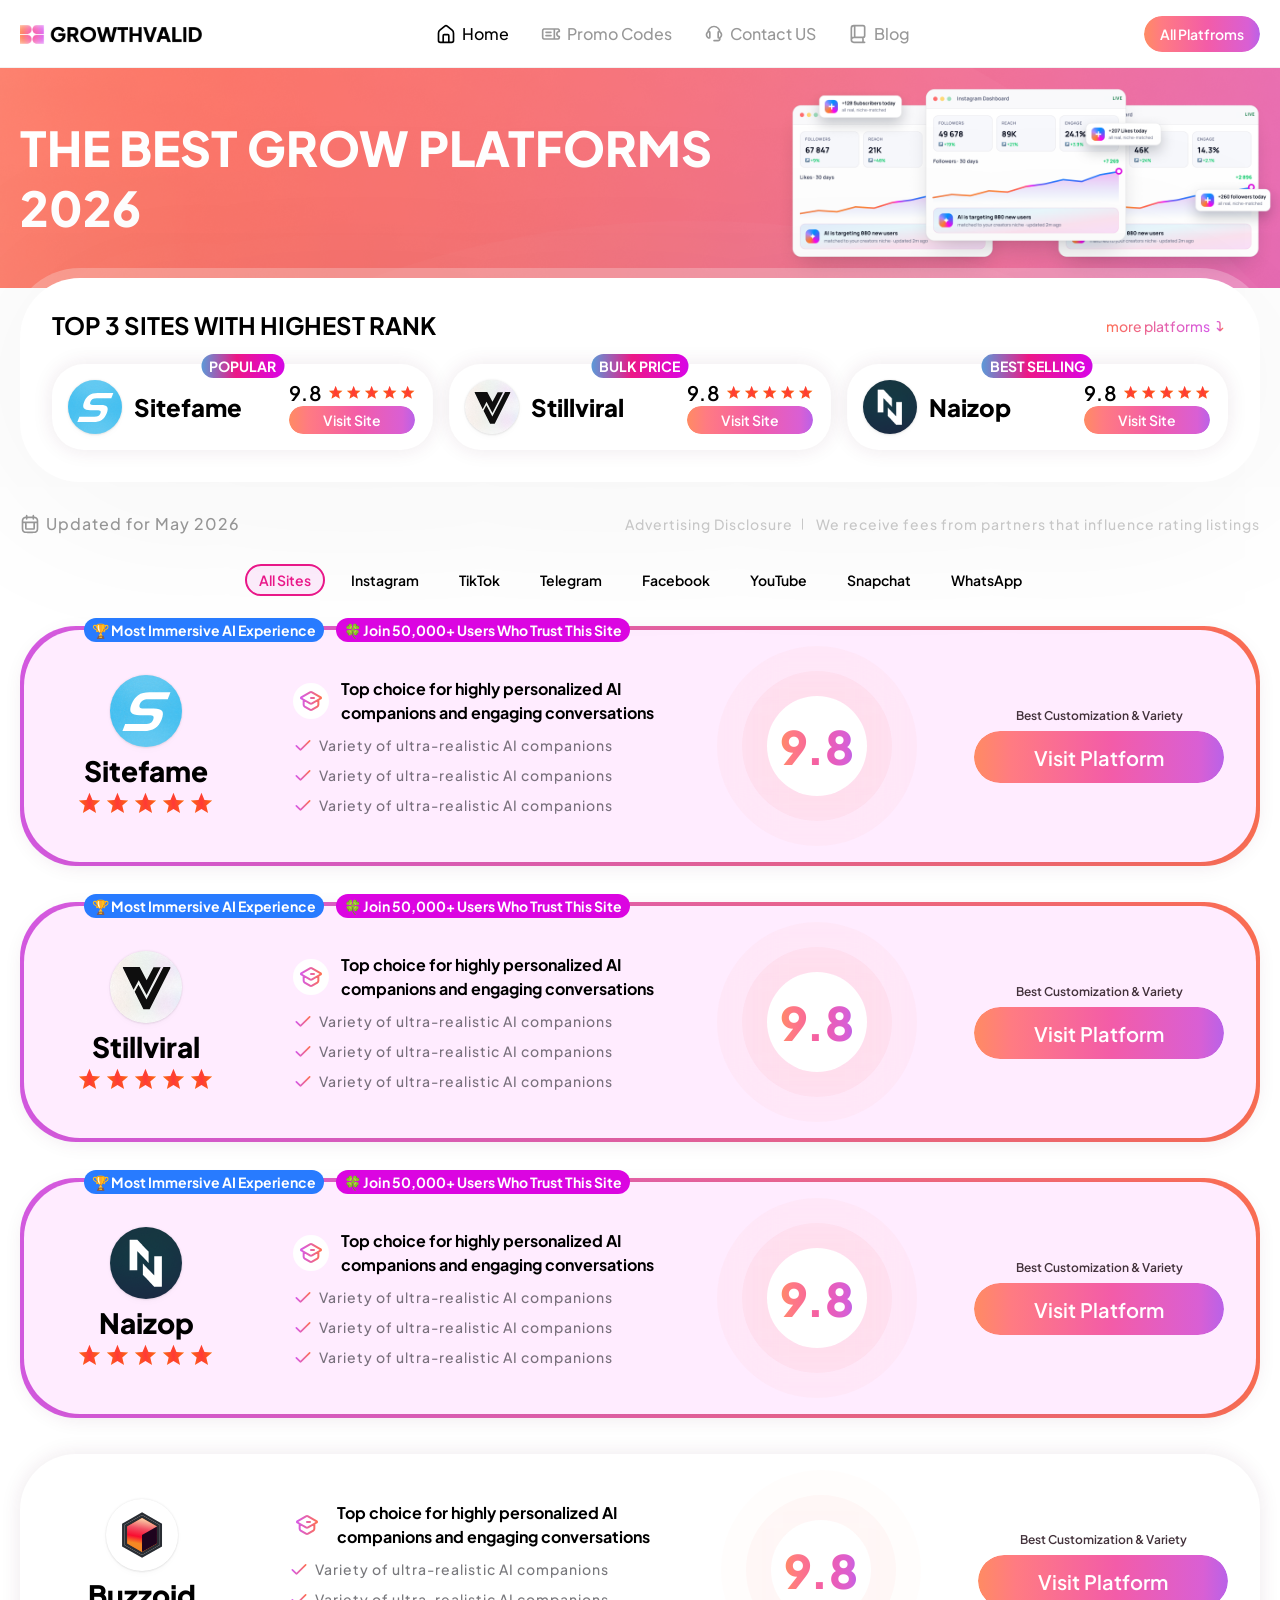
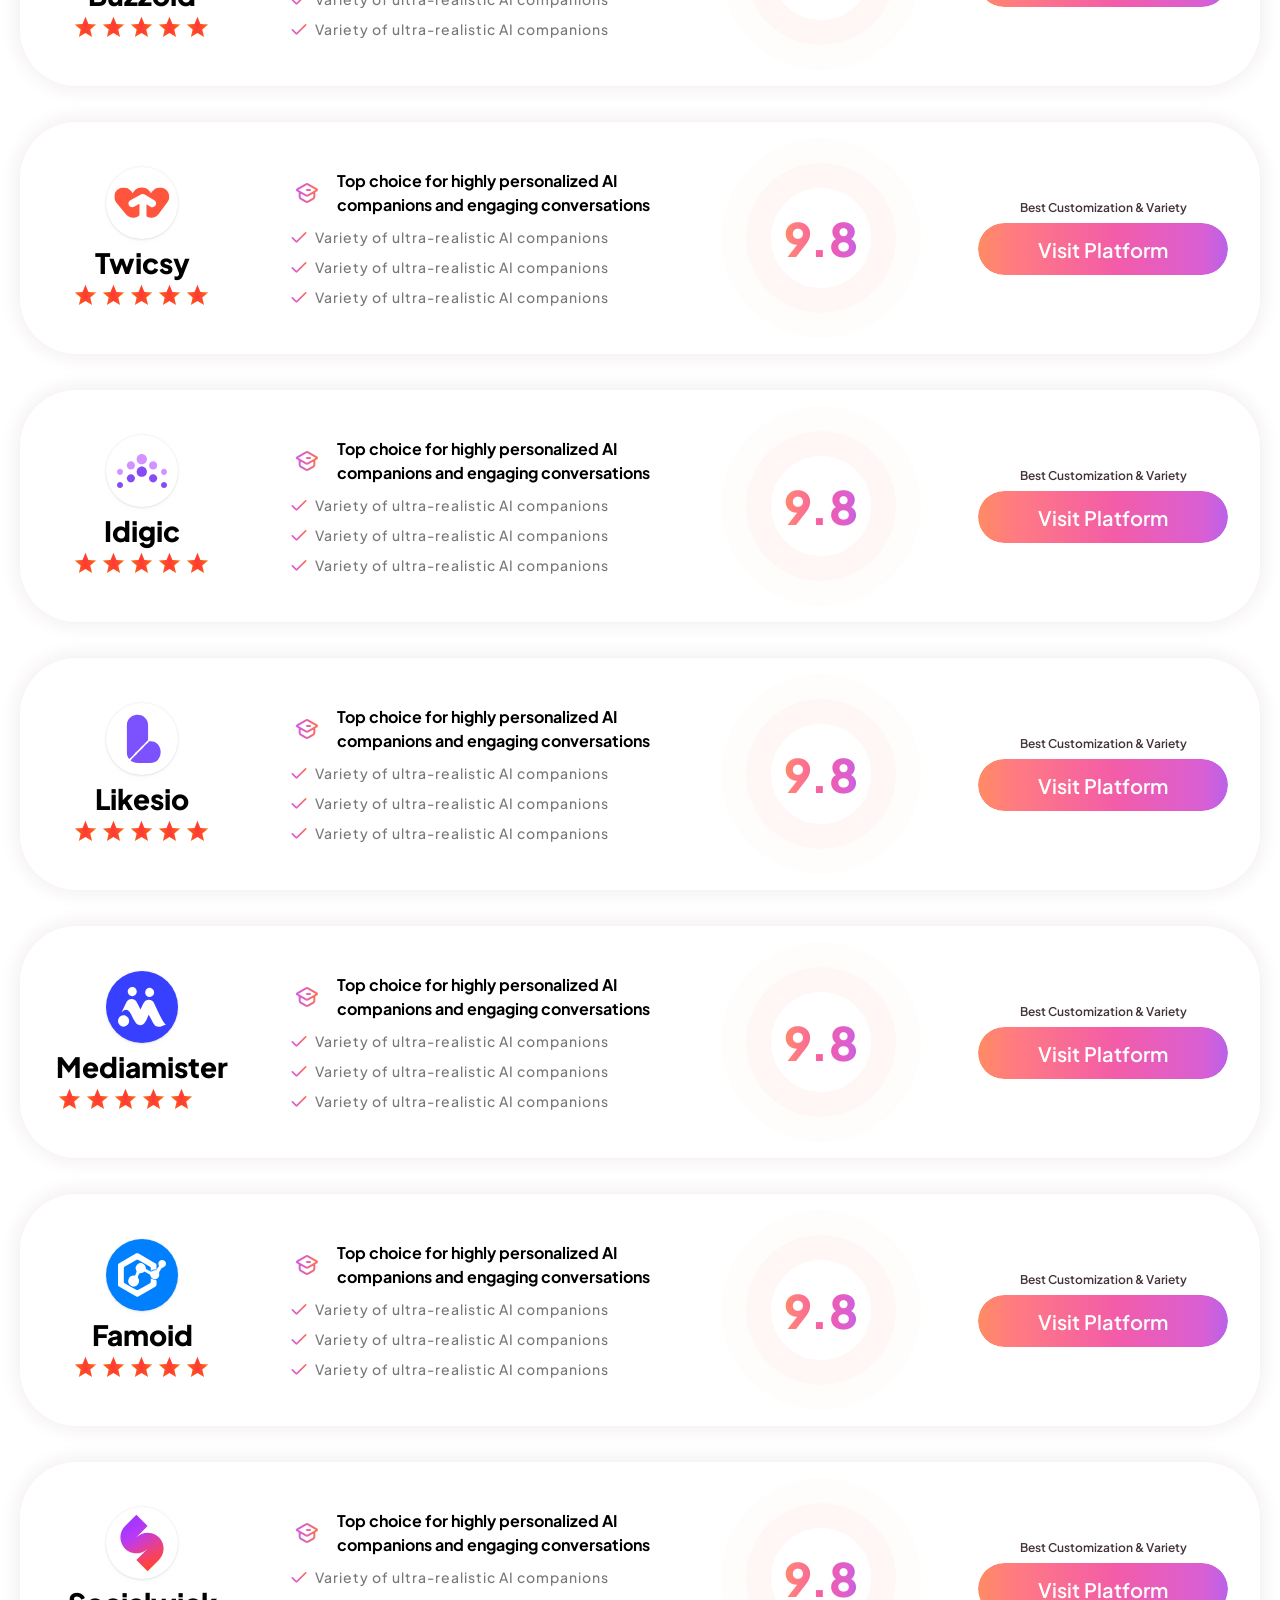
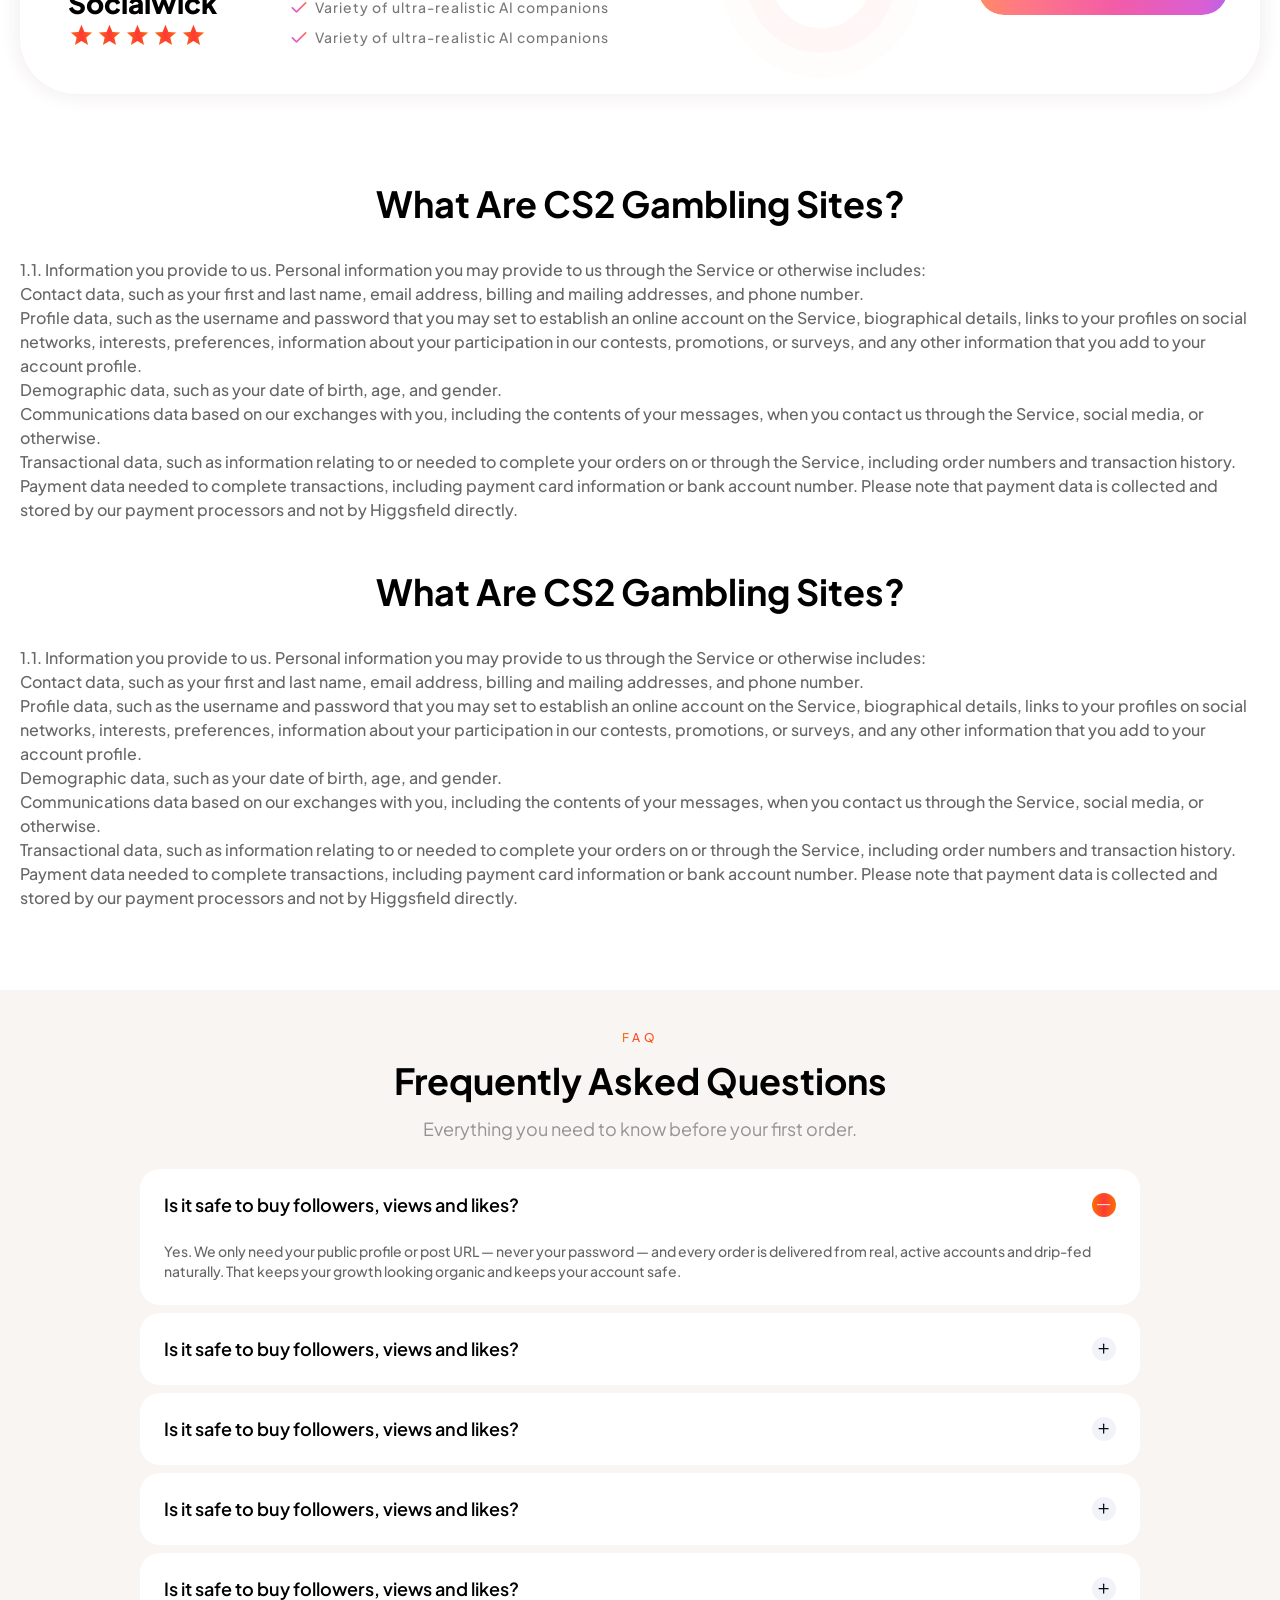
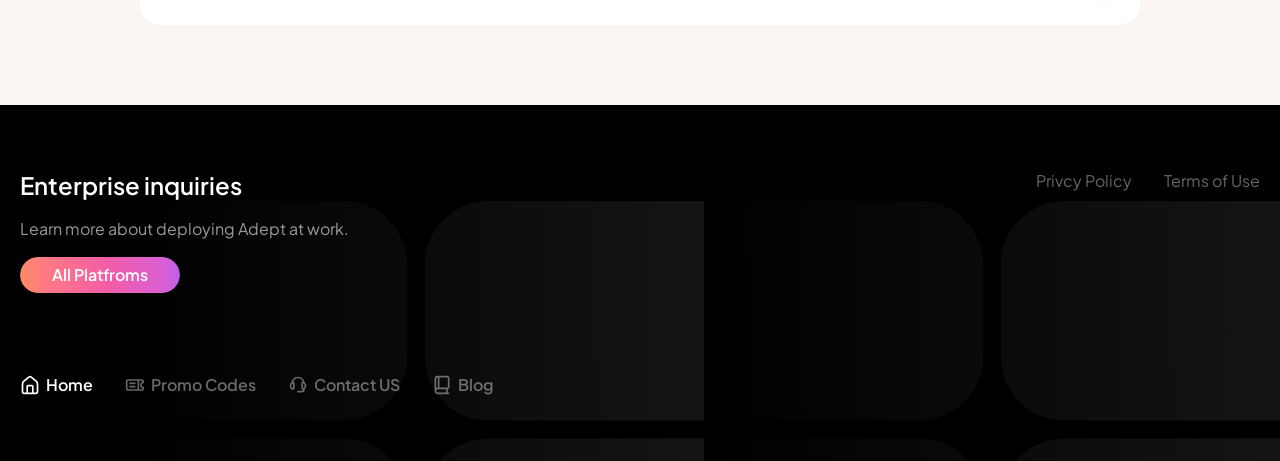
==== commit 8c57f1c6: "first upload" ====
--- a/index.html
+++ b/index.html
@@ -916,7 +916,260 @@
                     </d>
                 </div>
         </section>
+        <section class="gambling-sites-overview-sec">
+            <div class="container">
+                <div class="overview-contents">
+                    <div class="content">
+                        <h3 class="title">What are CS2 Gambling Sites?</h3>
+                        <div class="desc">
+                            <p>1.1. Information you provide to us. Personal information you may provide to us through
+                                the Service or otherwise includes:
+                                <br />Contact data, such as your first and last name, email address, billing and mailing
+                                addresses, and phone number.
+                                <br />Profile data, such as the username and password that you may set to establish an
+                                online
+                                account on the Service, biographical details, links to your profiles on social networks,
+                                interests, preferences, information about your participation in our contests,
+                                promotions, or surveys, and any other information that you add to your account profile.
+                                <br />Demographic data, such as your date of birth, age, and gender.
+                                <br />Communications data based on our exchanges with you, including the contents of
+                                your
+                                messages, when you contact us through the Service, social media, or otherwise.
+                                <br />Transactional data, such as information relating to or needed to complete your
+                                orders on
+                                or through the Service, including order numbers and transaction history.
+                                <br />Payment data needed to complete transactions, including payment card information
+                                or bank
+                                account number. Please note that payment data is collected and stored by our payment
+                                processors and not by Higgsfield directly.
+                            </p>
+                        </div>
+                    </div>
+                    <div class="content">
+                        <h3 class="title">What are CS2 Gambling Sites?</h3>
+                        <div class="desc">
+                            <p>1.1. Information you provide to us. Personal information you may provide to us through
+                                the Service or otherwise includes:
+                                <br />Contact data, such as your first and last name, email address, billing and mailing
+                                addresses, and phone number.
+                                <br />Profile data, such as the username and password that you may set to establish an
+                                online
+                                account on the Service, biographical details, links to your profiles on social networks,
+                                interests, preferences, information about your participation in our contests,
+                                promotions, or surveys, and any other information that you add to your account profile.
+                                <br />Demographic data, such as your date of birth, age, and gender.
+                                <br />Communications data based on our exchanges with you, including the contents of
+                                your
+                                messages, when you contact us through the Service, social media, or otherwise.
+                                <br />Transactional data, such as information relating to or needed to complete your
+                                orders on
+                                or through the Service, including order numbers and transaction history.
+                                <br />Payment data needed to complete transactions, including payment card information
+                                or bank
+                                account number. Please note that payment data is collected and stored by our payment
+                                processors and not by Higgsfield directly.
+                            </p>
+                        </div>
+                    </div>
+                </div>
+            </div>
+        </section>
+        <section class="faq-section">
+            <div class="container">
+                <div class="faq-header">
+                    <div class="faq-subheading">
+                        FAQ
+                    </div>
+                    <h2 class="faq-heading">
+                        Frequently asked questions
+                    </h2>
+                    <p class="faq-desc">
+                        Everything you need to know before your first order.
+                    </p>
+                </div>
+                <div class="faq-list">
+
+                    <div class="faq-item ">
+                        <div class="faq-question">
+
+                            <h3 class="faq-title">
+                                Is it safe to buy followers, views and likes?
+                            </h3>
+                            <div class="faq-toggle">
+                                <img class="faq-open" src="assets/images/plus-icon.svg" alt="">
+                                <img class="faq-close" src="assets/images/minus-icon.svg" alt="">
+                            </div>
+
+                        </div>
+
+                        <div class="faq-answer">
+                            <p>
+                                Yes. We only need your public profile or post URL — never your password — and every
+                                order is
+                                delivered from real, active accounts and drip-fed naturally. That keeps your growth
+                                looking
+                                organic and keeps your account safe.
+                            </p>
+                        </div>
+                    </div>
+                    <div class="faq-item ">
+                        <div class="faq-question">
+
+                            <h3 class="faq-title">
+                                Is it safe to buy followers, views and likes?
+                            </h3>
+                            <div class="faq-toggle">
+                                <img class="faq-open" src="assets/images/plus-icon.svg" alt="">
+                                <img class="faq-close" src="assets/images/minus-icon.svg" alt="">
+                            </div>
+
+                        </div>
+
+                        <div class="faq-answer">
+                            <p>
+                                Yes. We only need your public profile or post URL — never your password — and every
+                                order is
+                                delivered from real, active accounts and drip-fed naturally. That keeps your growth
+                                looking
+                                organic and keeps your account safe.
+                            </p>
+                        </div>
+                    </div>
+                    <div class="faq-item ">
+                        <div class="faq-question">
+
+                            <h3 class="faq-title">
+                                Is it safe to buy followers, views and likes?
+                            </h3>
+                            <div class="faq-toggle">
+                                <img class="faq-open" src="assets/images/plus-icon.svg" alt="">
+                                <img class="faq-close" src="assets/images/minus-icon.svg" alt="">
+                            </div>
+
+                        </div>
+
+                        <div class="faq-answer">
+                            <p>
+                                Yes. We only need your public profile or post URL — never your password — and every
+                                order is
+                                delivered from real, active accounts and drip-fed naturally. That keeps your growth
+                                looking
+                                organic and keeps your account safe.
+                            </p>
+                        </div>
+                    </div>
+                    <div class="faq-item ">
+                        <div class="faq-question">
+
+                            <h3 class="faq-title">
+                                Is it safe to buy followers, views and likes?
+                            </h3>
+                            <div class="faq-toggle">
+                                <img class="faq-open" src="assets/images/plus-icon.svg" alt="">
+                                <img class="faq-close" src="assets/images/minus-icon.svg" alt="">
+                            </div>
+
+                        </div>
+
+                        <div class="faq-answer">
+                            <p>
+                                Yes. We only need your public profile or post URL — never your password — and every
+                                order is
+                                delivered from real, active accounts and drip-fed naturally. That keeps your growth
+                                looking
+                                organic and keeps your account safe.
+                            </p>
+                        </div>
+                    </div>
+                    <div class="faq-item ">
+                        <div class="faq-question">
+
+                            <h3 class="faq-title">
+                                Is it safe to buy followers, views and likes?
+                            </h3>
+                            <div class="faq-toggle">
+                                <img class="faq-open" src="assets/images/plus-icon.svg" alt="">
+                                <img class="faq-close" src="assets/images/minus-icon.svg" alt="">
+                            </div>
+
+                        </div>
+
+                        <div class="faq-answer">
+                            <p>
+                                Yes. We only need your public profile or post URL — never your password — and every
+                                order is
+                                delivered from real, active accounts and drip-fed naturally. That keeps your growth
+                                looking
+                                organic and keeps your account safe.
+                            </p>
+                        </div>
+                    </div>
+
+                </div>
+            </div>
+        </section>
     </main>
+    <footer class="footer-site">
+        <div class="footer-inner">
+            <div class="footer-deco">
+                <img src="assets/images/footer-image.svg" alt="" class="img-1 on-pc">
+                <img src="assets/images/footer-image.svg" alt="" class="img-2">
+            </div>
+            <div class="container">
+                <div class="footer-content">
+                    <div class="footer-left">
+                        <div class="footer-left__top">
+                            <div class="footer-title">Enterprise inquiries</div>
+                            <p class="footer-desc">Learn more about deploying Adept at work.</p>
+                            <a href="#" class="btn-default footer-btn"><span>All Platfroms</span></a>
+                        </div>
+                        <div class="footer-left__bottom">
+                            <div class="footer-menus">
+                                <ul>
+                                    <li class="current-menu-item">
+                                        <a href="#">
+                                            <img src="assets/images/icon-home-white.svg" alt="">
+                                            <span>Home</span>
+                                        </a>
+                                    </li>
+                                    <li>
+                                        <a href="#">
+                                            <img src="assets/images/ticket-white.svg" alt="">
+                                            <span>Promo Codes</span>
+                                        </a>
+                                    </li>
+                                    <li>
+                                        <a href="#">
+                                            <img src="assets/images/headphones-white.svg" alt="">
+                                            <span>Contact US</span>
+                                        </a>
+                                    </li>
+                                    <li>
+                                        <a href="#">
+                                            <img src="assets/images/book-white.svg" alt="">
+                                            <span>Blog</span>
+                                        </a>
+                                    </li>
+                                </ul>
+                            </div>
+                        </div>
+                    </div>
+                    <div class="footer-right">
+                        <div class="footer-links">
+                            <ul>
+                                <li>
+                                    <a href="#">Privcy Policy</a>
+                                </li>
+                                <li>
+                                    <a href="#">Terms of Use</a>
+                                </li>
+                            </ul>
+                        </div>
+                    </div>
+                </div>
+            </div>
+        </div>
+    </footer>
 
     <script src="assets/js/jquery-3.7.1.min.js"></script>
     <script src="assets/js/main.js"></script>
--- a/assets/css/styles.css
+++ b/assets/css/styles.css
@@ -907,6 +907,274 @@
     width: 100%;
 }
 
+.gambling-sites-overview-sec {
+    padding-bottom: 80px;
+}
+
+.gambling-sites-overview-sec .container {
+    max-width: 1280px;
+}
+
+.gambling-sites-overview-sec .title {
+    font-weight: 700;
+    font-size: 36px;
+    line-height: 48px;
+    text-align: center;
+    text-transform: capitalize;
+    padding: 6px 0;
+    margin-bottom: 24px;
+
+}
+
+.gambling-sites-overview-sec .desc {
+    font-size: 16px;
+    line-height: 1.5;
+    color: rgba(0, 0, 0, 0.6);
+    font-weight: 500;
+}
+
+.gambling-sites-overview-sec .overview-contents {
+    display: flex;
+    flex-direction: column;
+    gap: 40px;
+}
+
+.faq-section {
+    background-color: #F8F5F3;
+    padding: 40px 0 80px;
+}
+
+.faq-section .container {
+    max-width: 1280px;
+}
+
+.faq-header {
+    display: flex;
+    align-items: center;
+    justify-content: center;
+    flex-direction: column;
+    text-align: center;
+    gap: 6px;
+    margin-bottom: 28px;
+}
+
+.faq-subheading {
+    font-weight: 500;
+    font-size: 12px;
+    letter-spacing: 4px;
+    text-transform: uppercase;
+    background: radial-gradient(52.82% 244.64% at 50% 50%, #FF3838 0%, #FA7603 100%);
+    -webkit-background-clip: text;
+    background-clip: text;
+    -webkit-text-fill-color: transparent;
+    color: transparent;
+}
+
+.faq-heading {
+    font-weight: 700;
+    font-size: 36px;
+    line-height: 48px;
+    padding: 6px 0;
+    text-transform: capitalize;
+}
+
+.faq-desc {
+    font-size: 18px;
+    line-height: 24px;
+    color: rgba(0, 0, 0, 0.4);
+}
+
+.faq-list {
+    display: flex;
+    flex-direction: column;
+    gap: 8px;
+    max-width: 1000px;
+    margin: 0 auto;
+}
+
+.faq-item {
+    background: #fff;
+    border-radius: 20px;
+    overflow: hidden;
+}
+
+.faq-question {
+    width: 100%;
+    border: 0;
+    cursor: pointer;
+    display: flex;
+    justify-content: space-between;
+    align-items: center;
+    padding: 24px;
+
+}
+
+.faq-question .faq-title {
+    font-weight: 600;
+    font-size: 18px;
+    line-height: 24px;
+}
+
+.faq-toggle {
+    width: 24px;
+    height: 24px;
+    flex-shrink: 0;
+    border-radius: 50%;
+    background-color: #F1F3F9;
+    display: flex;
+    justify-content: center;
+    align-items: center;
+    position: relative;
+}
+
+.faq-toggle img {
+    position: absolute;
+    top: 50%;
+    left: 50%;
+    transform: translate(-50%, -50%);
+    width: 16px;
+    transition: opacity .25s ease;
+}
+
+.faq-open {
+    opacity: 1;
+    width: 16px;
+}
+
+.faq-close {
+    opacity: 0;
+}
+
+.faq-item.active .faq-open {
+    opacity: 0;
+}
+
+.faq-item.active .faq-close {
+    opacity: 1;
+}
+
+.faq-item.active .faq-toggle {
+    background: radial-gradient(52.82% 244.64% at 50% 50%, #FF3838 0%, #FA7603 100%);
+
+}
+
+.faq-answer {
+    display: none;
+    padding: 0 24px 24px;
+    font-weight: 500;
+    font-size: 14px;
+    line-height: 20px;
+    color: rgba(0, 0, 0, 0.6);
+}
+
+.footer-site {
+    background: #000;
+    min-height: 356px;
+    overflow: hidden;
+    padding: 64px 0;
+    color: #fff;
+}
+
+.footer-site .footer-deco {
+    position: absolute;
+    top: 32px;
+    right: 0;
+    pointer-events: none;
+    display: flex;
+}
+
+.footer-inner {
+    max-width: 1512px;
+    margin: 0 auto;
+    position: relative;
+}
+
+.footer-site .footer-deco img {
+    width: 576px;
+}
+
+.footer-content {
+    position: relative;
+    z-index: 2;
+    display: flex;
+    justify-content: space-between;
+    gap: 48px;
+}
+
+.footer-left,
+.footer-right {
+    display: flex;
+    flex-direction: column;
+    justify-content: space-between;
+    gap: 80px;
+}
+
+
+.footer-title {
+    font-weight: 600;
+    font-size: 24px;
+    line-height: 32px;
+    margin-bottom: 16px;
+}
+
+.footer-desc {
+    font-size: 16px;
+    line-height: 24px;
+    color: rgba(255, 255, 255, 0.6);
+    padding-bottom: 16px;
+}
+
+.footer-btn {
+    padding: 8px 32px;
+    font-size: 16px;
+}
+
+.footer-menus ul {
+    list-style: none;
+    display: flex;
+    gap: 32px;
+}
+
+.footer-menus ul li a {
+    display: flex;
+    align-items: center;
+    font-weight: 600;
+    font-size: 16px;
+    line-height: 24px;
+    letter-spacing: 0%;
+    gap: 6px;
+    text-decoration: none;
+    opacity: 0.4;
+    transition: all 0.3s ease-in-out;
+}
+
+.footer-menus ul li a img {
+    width: 20px;
+    height: 20px;
+    object-fit: contain;
+}
+
+.footer-menus ul li a:hover {
+    opacity: 1;
+}
+
+.footer-menus ul li.current-menu-item a {
+    opacity: 1;
+}
+
+.footer-links ul {
+    list-style: none;
+    display: flex;
+    gap: 32px;
+}
+
+.footer-links ul li a {
+    font-size: 16px;
+    line-height: 24px;
+    letter-spacing: 0%;
+    opacity: 0.4;
+    transition: all 0.3s ease-in-out;
+}
 
 @media screen and (max-width: 1200px) {
     .top-sites__list {
@@ -972,6 +1240,17 @@
         height: 60px;
         background-color: #fff;
         border-radius: 50%;
+        border: 1px solid rgba(0, 0, 0, 0.02);
+        box-shadow: 0px 0px 1px 0px rgba(2, 2, 3, 0.1),
+            0px 1px 1px 0px rgba(2, 2, 3, 0.05),
+            0px 2px 2px 0px rgba(2, 2, 3, 0.03),
+            0px 4px 2px 0px rgba(2, 2, 3, 0.01);
+    }
+
+    .site-card.site-card-highlight .site-card__score-mb {
+        border-color: transparent;
+        box-shadow: none;
+
     }
 
     .site-card__score-mb span {
@@ -1014,6 +1293,15 @@
     .all-sites-content__tabs {
         justify-content: stretch;
     }
+
+    .gambling-sites-overview-sec .title {
+        font-size: 34px;
+        margin-bottom: 20px;
+    }
+
+    .faq-heading {
+        font-size: 34px;
+    }
 }
 
 @media screen and (max-width: 767px) {
@@ -1023,6 +1311,10 @@
 
     .on-mb {
         display: block;
+    }
+
+    .wrap-header-mobile {
+        min-height: calc(100dvh - 65px);
     }
 
     .site-logo {
@@ -1225,4 +1517,54 @@
     .site-card.site-card-highlight {
         margin-top: 36px;
     }
+
+    .gambling-sites-overview-sec .title {
+        font-size: 32px;
+        line-height: 1.375;
+        padding: 0;
+        margin-bottom: 16px;
+    }
+
+    .gambling-sites-overview-sec .desc {
+        font-size: 14px;
+        line-height: 20px;
+    }
+
+    .gambling-sites-overview-sec {
+        padding-bottom: 60px;
+    }
+
+    .faq-section {
+        padding: 20px 0 60px;
+    }
+
+    .faq-heading {
+        font-size: 32px;
+        line-height: 44px;
+        padding: 0;
+    }
+
+    .faq-desc {
+        font-size: 16px;
+        line-height: 22px;
+    }
+
+    .faq-header {
+        margin-bottom: 24px;
+    }
+
+    .faq-question {
+        padding: 20px;
+    }
+
+    .faq-answer {
+        padding: 0 20px 20px;
+        font-size: 12px;
+        line-height: 18px;
+    }
+
+    .faq-question .faq-title {
+        font-size: 16px;
+        line-height: 22px;
+    }
 }
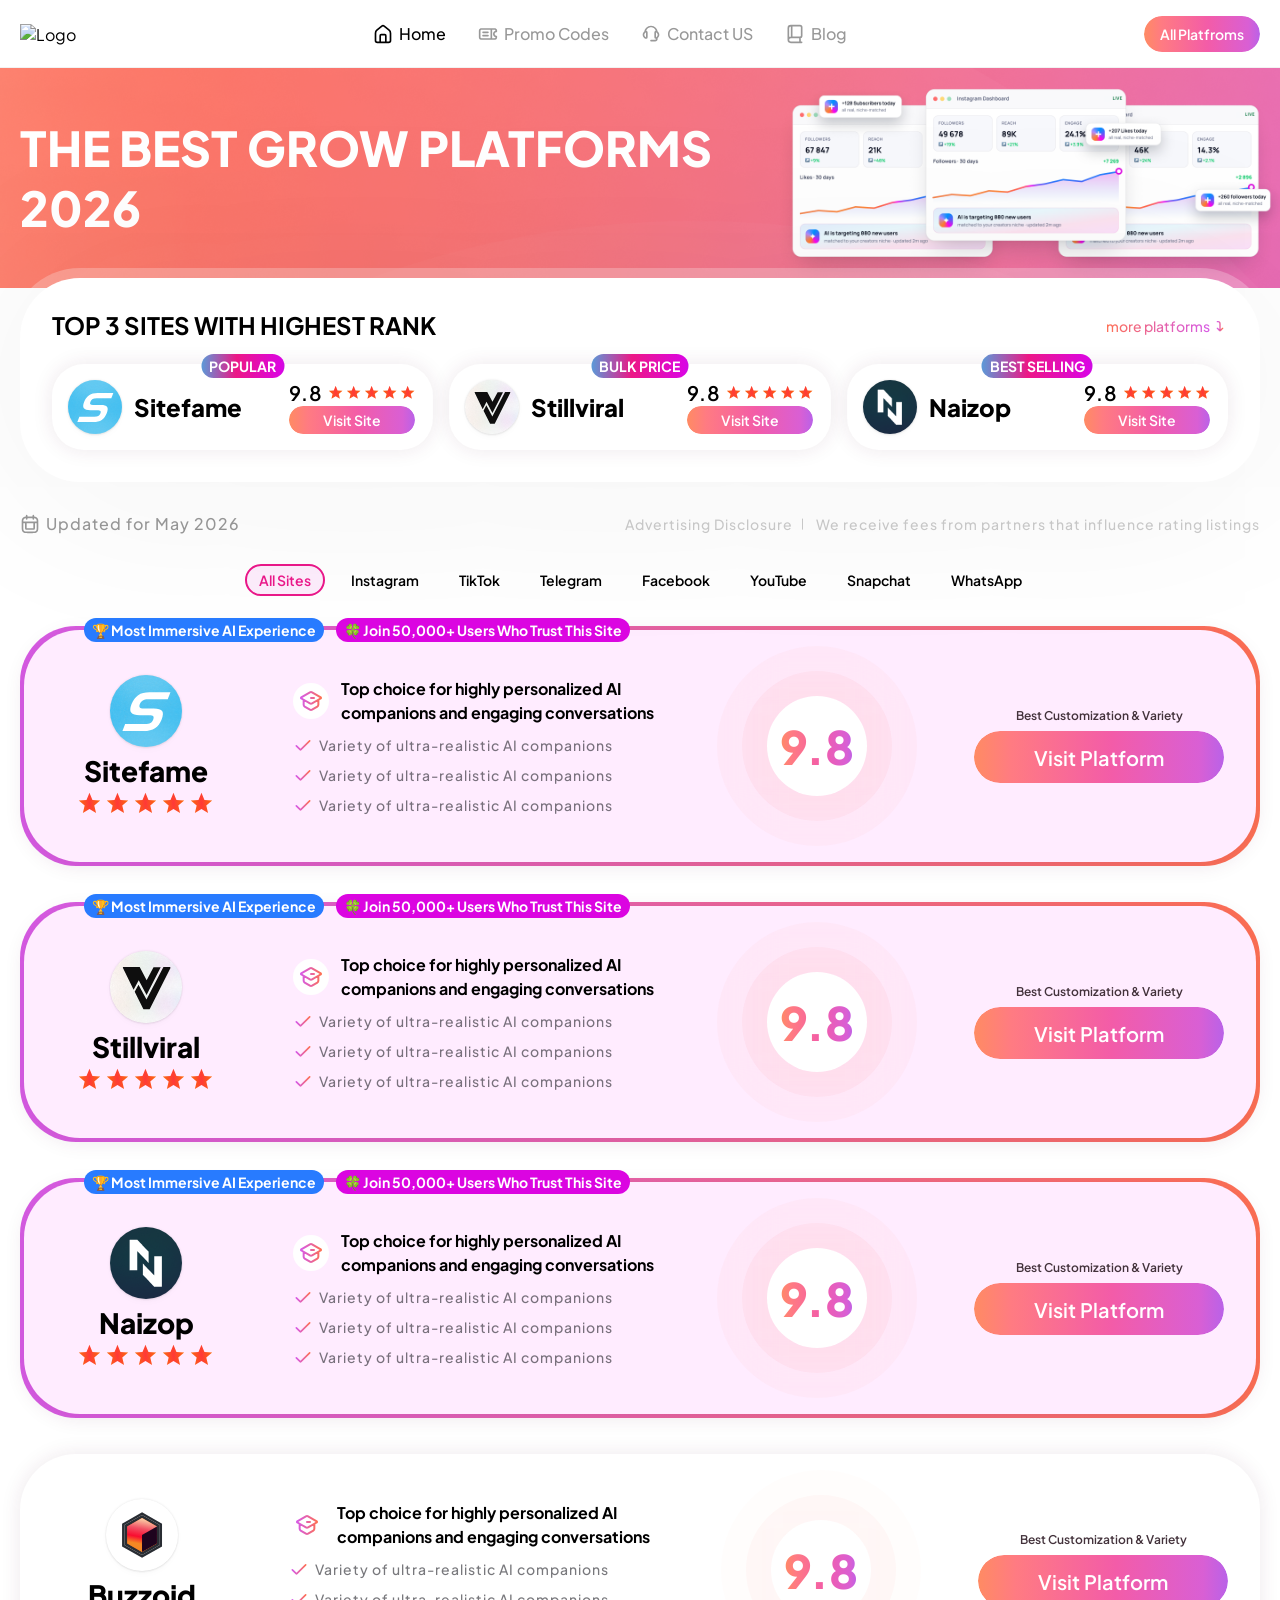
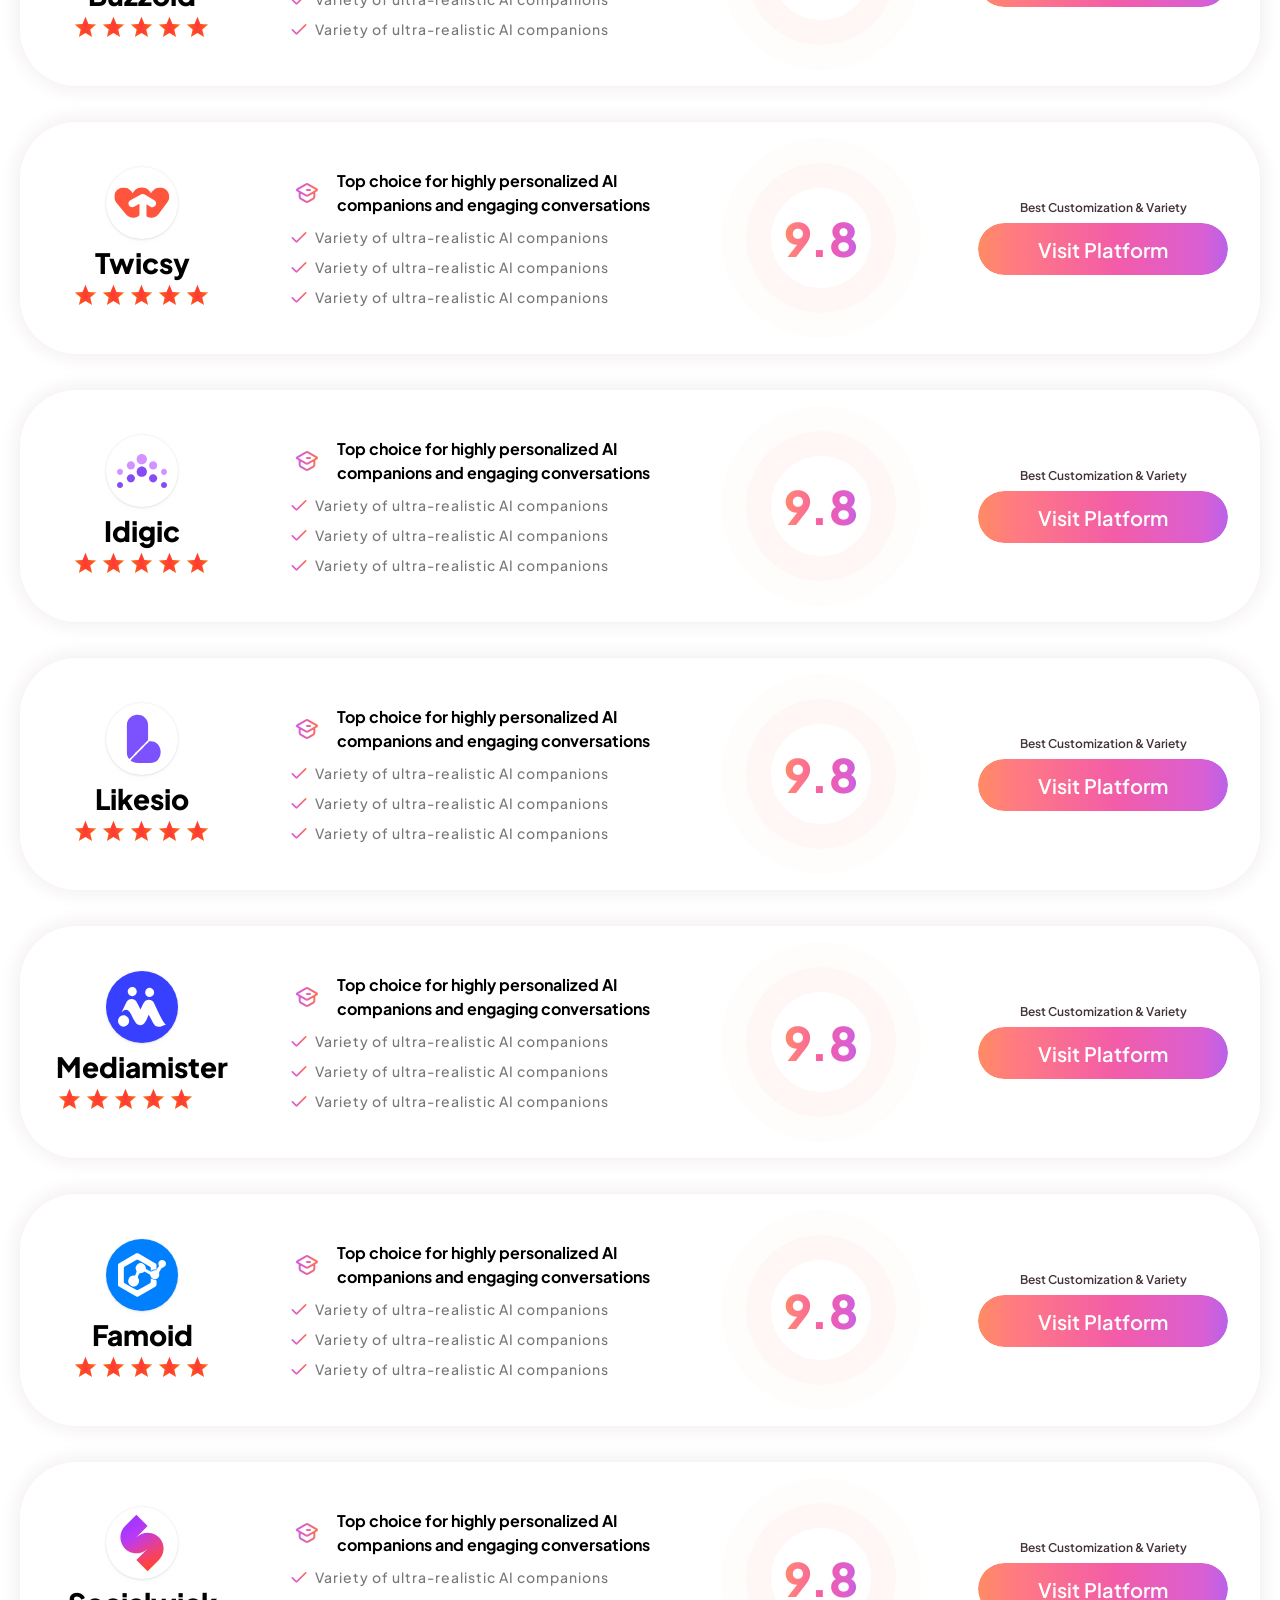
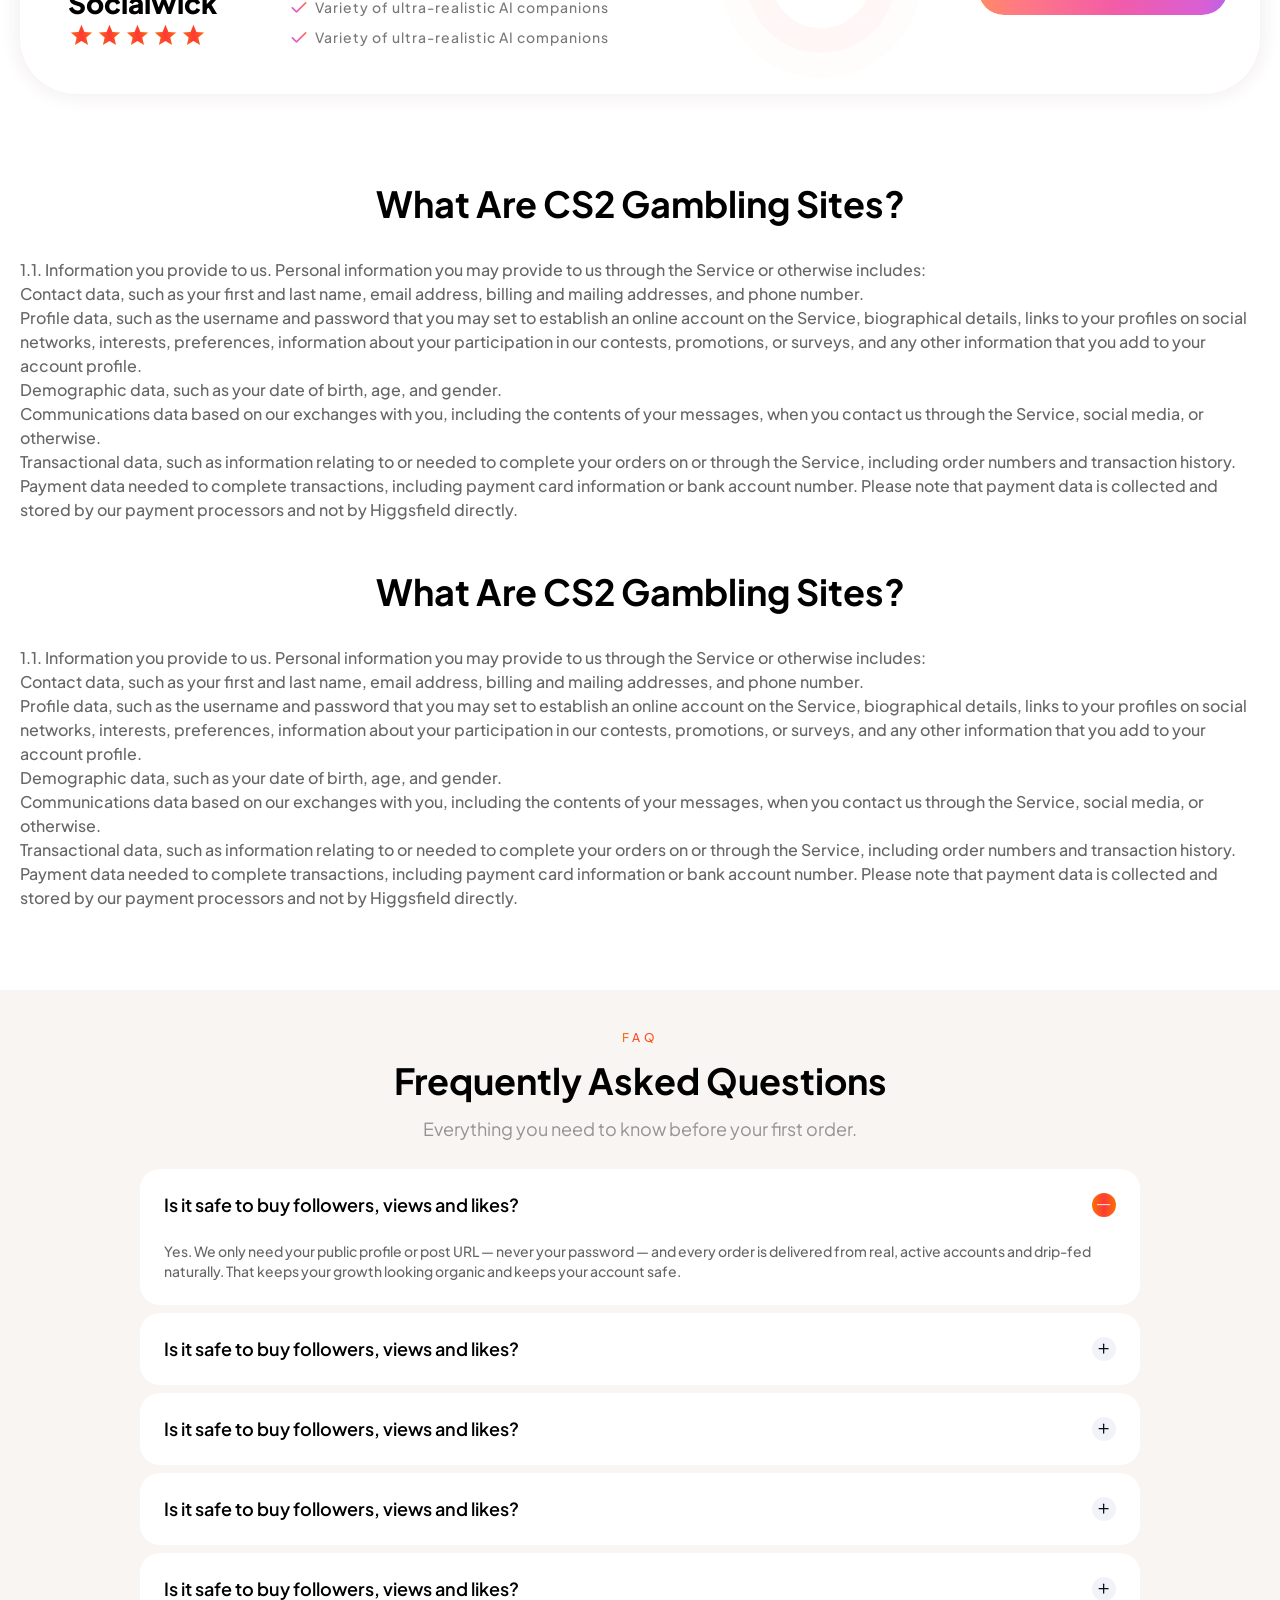
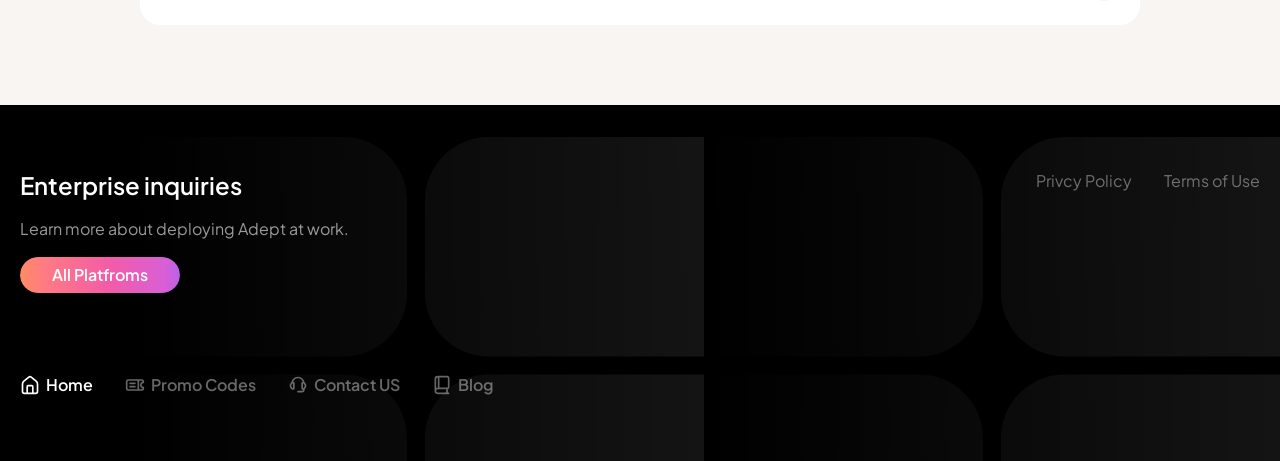
==== commit 468db4f6: "create done home page" ====
--- a/index.html
+++ b/index.html
@@ -18,7 +18,7 @@
             <div class="container">
                 <div class="wrap-header">
                     <div class="site-logo">
-                        <a href="#"><img src="assets/images/Logo.png" alt="Logo"></a>
+                        <a href="#"><img src="assets/images/Logo.svg" alt="Logo"></a>
                     </div>
                     <div class="site-nav">
                         <ul>
@@ -1113,7 +1113,8 @@
         <div class="footer-inner">
             <div class="footer-deco">
                 <img src="assets/images/footer-image.svg" alt="" class="img-1 on-pc">
-                <img src="assets/images/footer-image.svg" alt="" class="img-2">
+                <img src="assets/images/footer-image.svg" alt="" class="img-2 on-pc">
+                <img src="assets/images/footer-deco-mb.svg" alt="" class="img-3 on-mb">
             </div>
             <div class="container">
                 <div class="footer-content">
@@ -1165,6 +1166,9 @@
                                 </li>
                             </ul>
                         </div>
+                        <a href="#" class="footer-logo">
+                            <img src="assets/images/Logo-white.svg" alt="">
+                        </a>
                     </div>
                 </div>
             </div>
--- a/assets/css/styles.css
+++ b/assets/css/styles.css
@@ -172,7 +172,7 @@
 
 .site-nav li a {
     opacity: 0.4;
-    transition: all 0.2s ease-in-out;
+    transition: all 0.3s ease-in-out;
 }
 
 .site-nav li {
@@ -1077,7 +1077,7 @@
 
 .footer-site .footer-deco {
     position: absolute;
-    top: 32px;
+    top: -32px;
     right: 0;
     pointer-events: none;
     display: flex;
@@ -1099,6 +1099,7 @@
     display: flex;
     justify-content: space-between;
     gap: 48px;
+    flex-wrap: wrap;
 }
 
 .footer-left,
@@ -1109,6 +1110,17 @@
     gap: 80px;
 }
 
+.footer-left {
+    width: calc(65% - 24px);
+}
+
+.footer-right {
+    width: calc(35% - 24px);
+}
+
+.footer-right {
+    align-items: end;
+}
 
 .footer-title {
     font-weight: 600;
@@ -1124,15 +1136,17 @@
     padding-bottom: 16px;
 }
 
-.footer-btn {
+.footer-site .footer-btn {
     padding: 8px 32px;
     font-size: 16px;
+    line-height: 20px;
 }
 
 .footer-menus ul {
     list-style: none;
     display: flex;
-    gap: 32px;
+    gap: 16px 32px;
+    flex-wrap: wrap;
 }
 
 .footer-menus ul li a {
@@ -1174,6 +1188,11 @@
     letter-spacing: 0%;
     opacity: 0.4;
     transition: all 0.3s ease-in-out;
+}
+
+.footer-logo img {
+    height: 24px;
+    width: auto;
 }
 
 @media screen and (max-width: 1200px) {
@@ -1302,6 +1321,10 @@
     .faq-heading {
         font-size: 34px;
     }
+
+    .footer-menus ul {
+        gap: 20px;
+    }
 }
 
 @media screen and (max-width: 767px) {
@@ -1567,4 +1590,54 @@
         font-size: 16px;
         line-height: 22px;
     }
+
+    .footer-left,
+    .footer-right {
+        gap: 24px;
+        width: 100%;
+    }
+
+
+    .footer-site {
+        padding: 24px 0;
+    }
+
+    .footer-title {
+        font-size: 22px;
+        line-height: 28px;
+        margin-bottom: 12px;
+    }
+
+    .footer-desc {
+        font-size: 14px;
+        line-height: 20px;
+    }
+
+    .footer-btn {
+        width: 100%;
+    }
+
+    .footer-menus ul {
+        display: grid;
+        grid-template-columns: repeat(2, 1fr);
+        gap: 32px;
+    }
+
+    .footer-content {
+        gap: 80px;
+    }
+
+    .footer-right {
+        align-items: center;
+    }
+
+    .footer-site .footer-deco {
+        top: 64px;
+        left: -50px;
+        right: -50px;
+    }
+
+    .footer-site .footer-deco img {
+        width: 100%;
+    }
 }
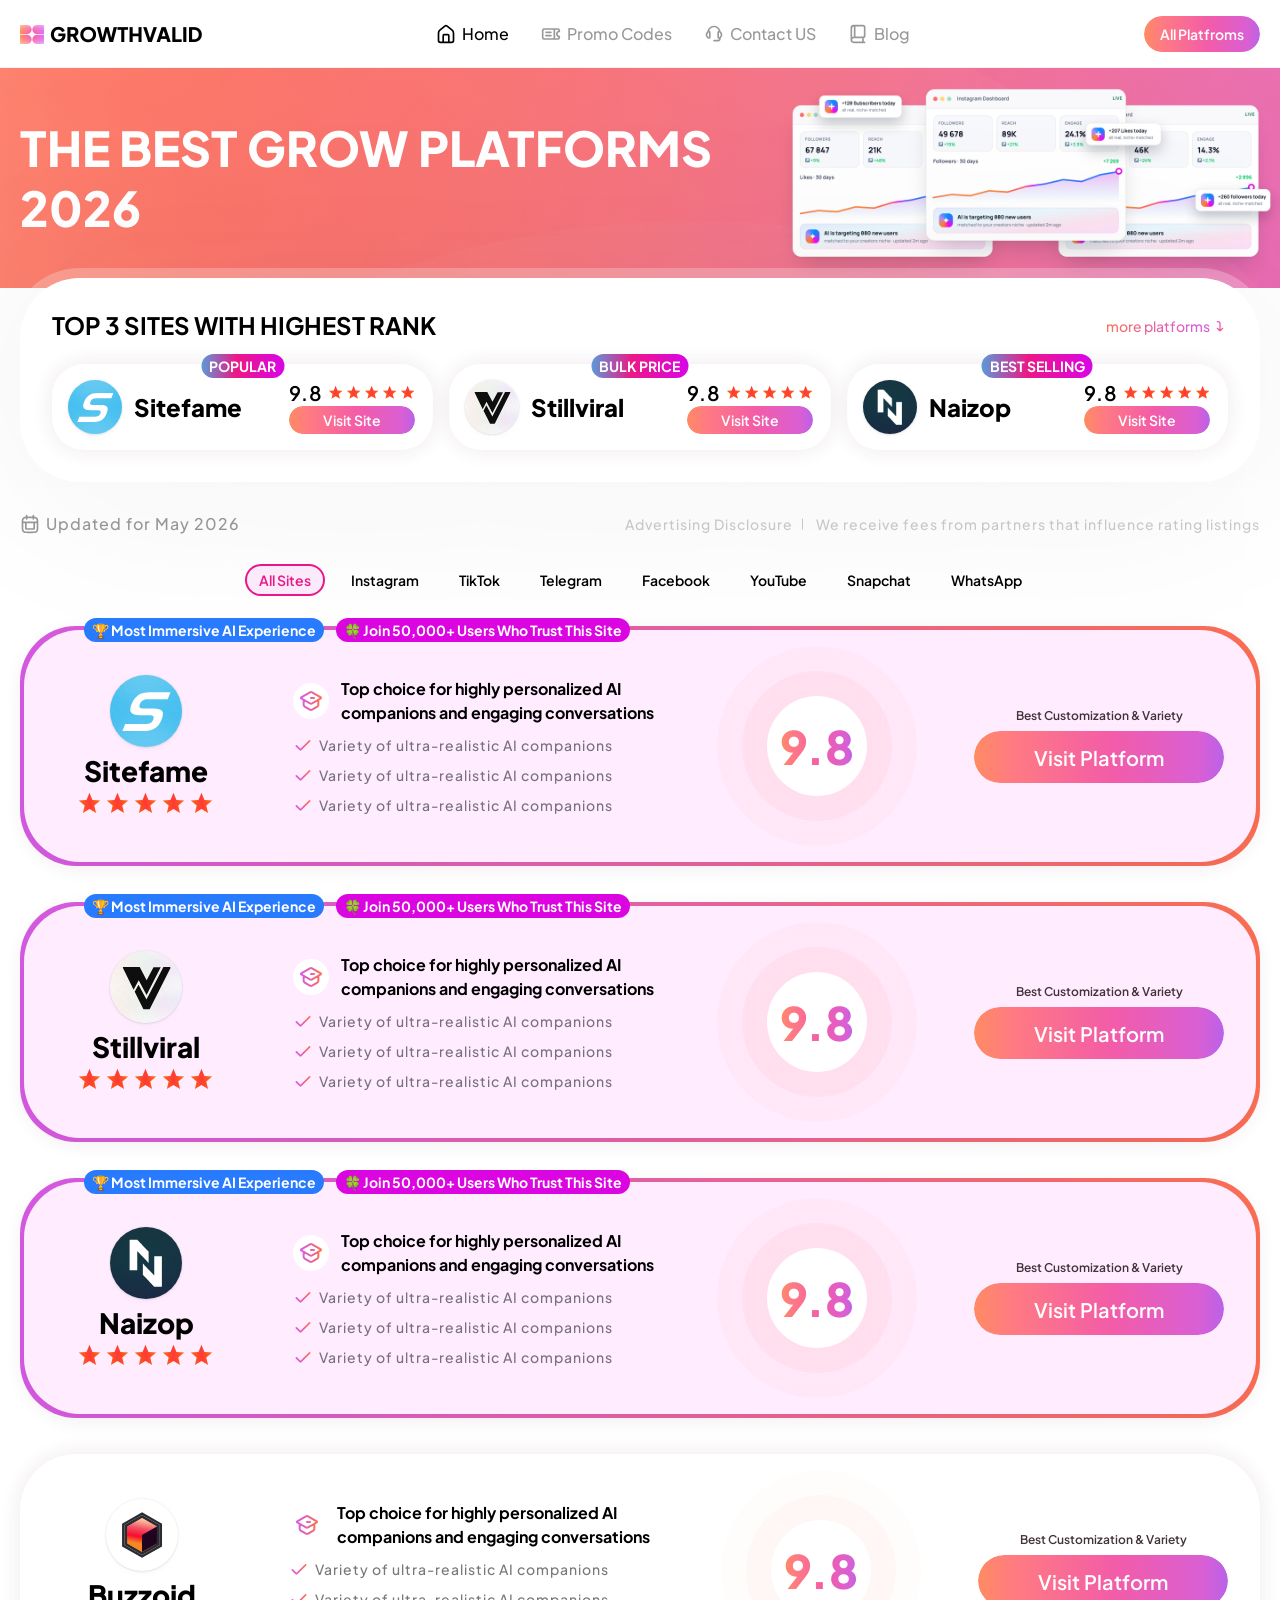
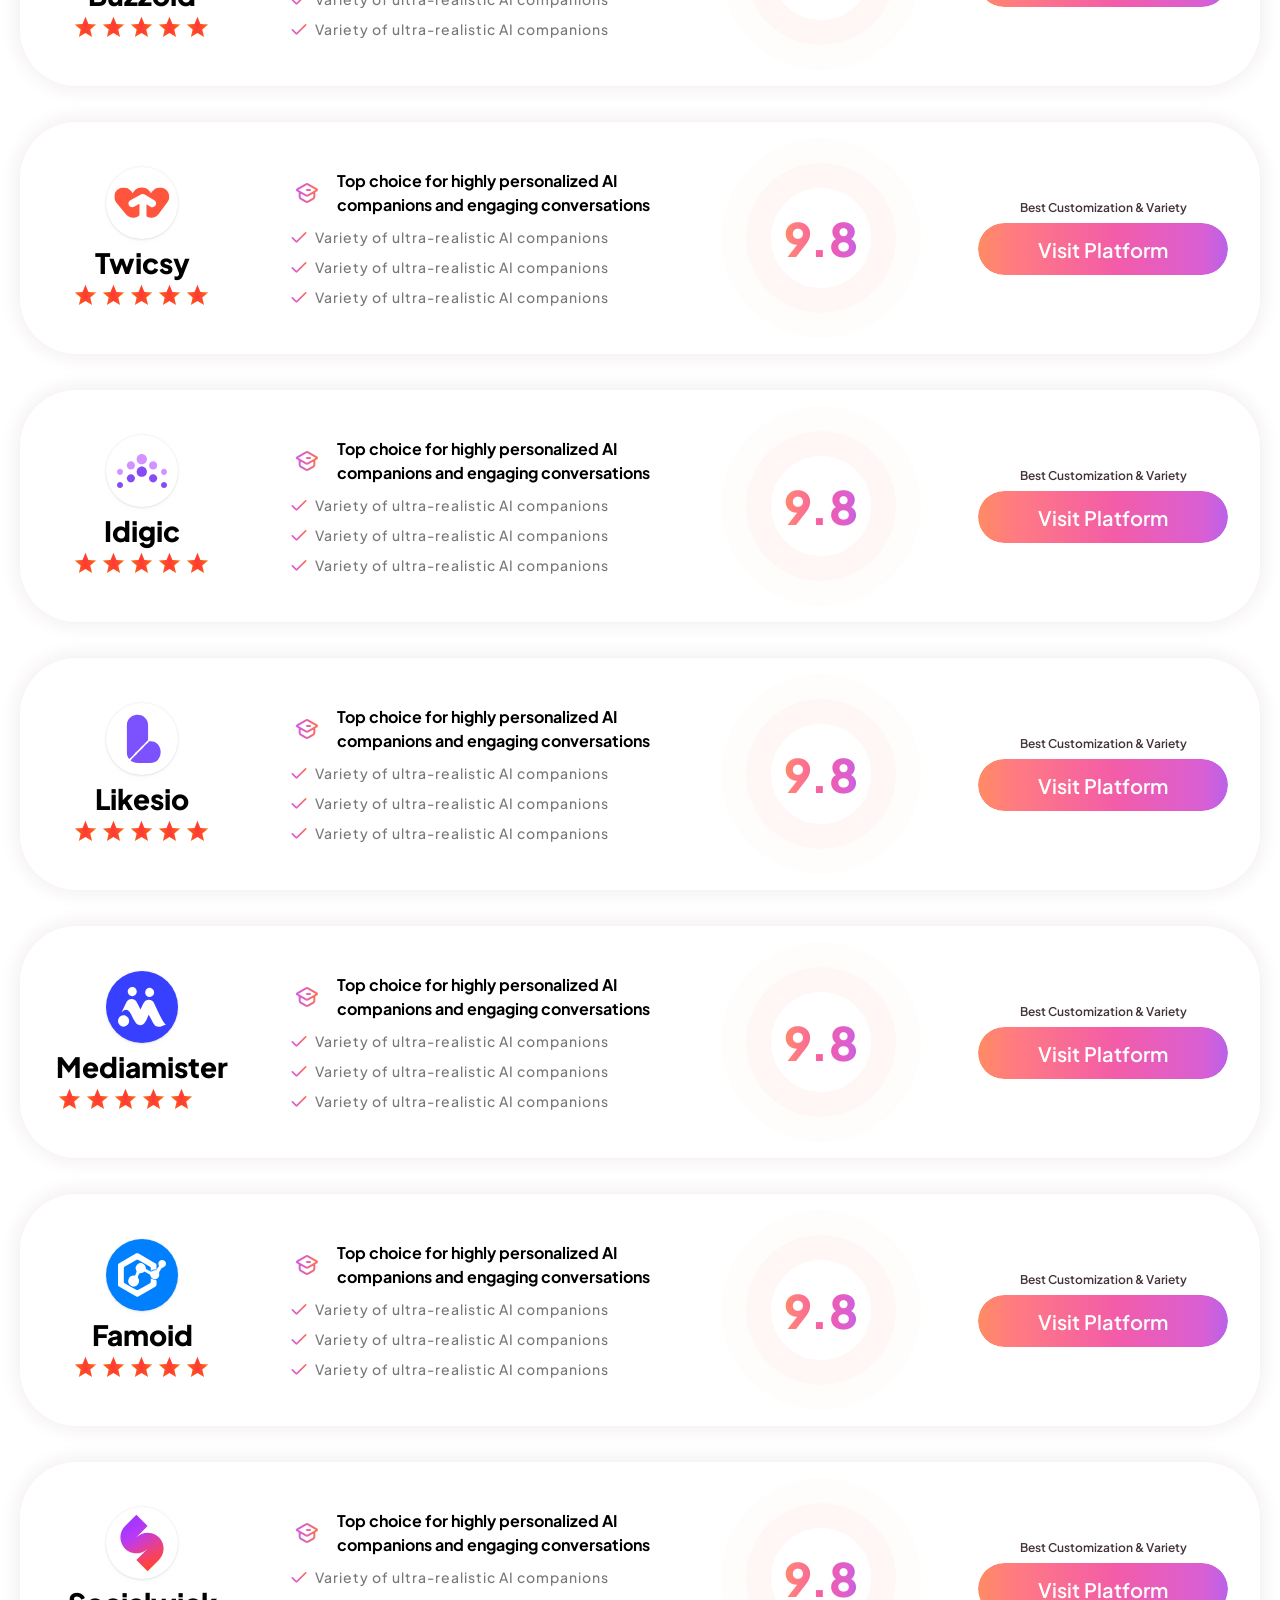
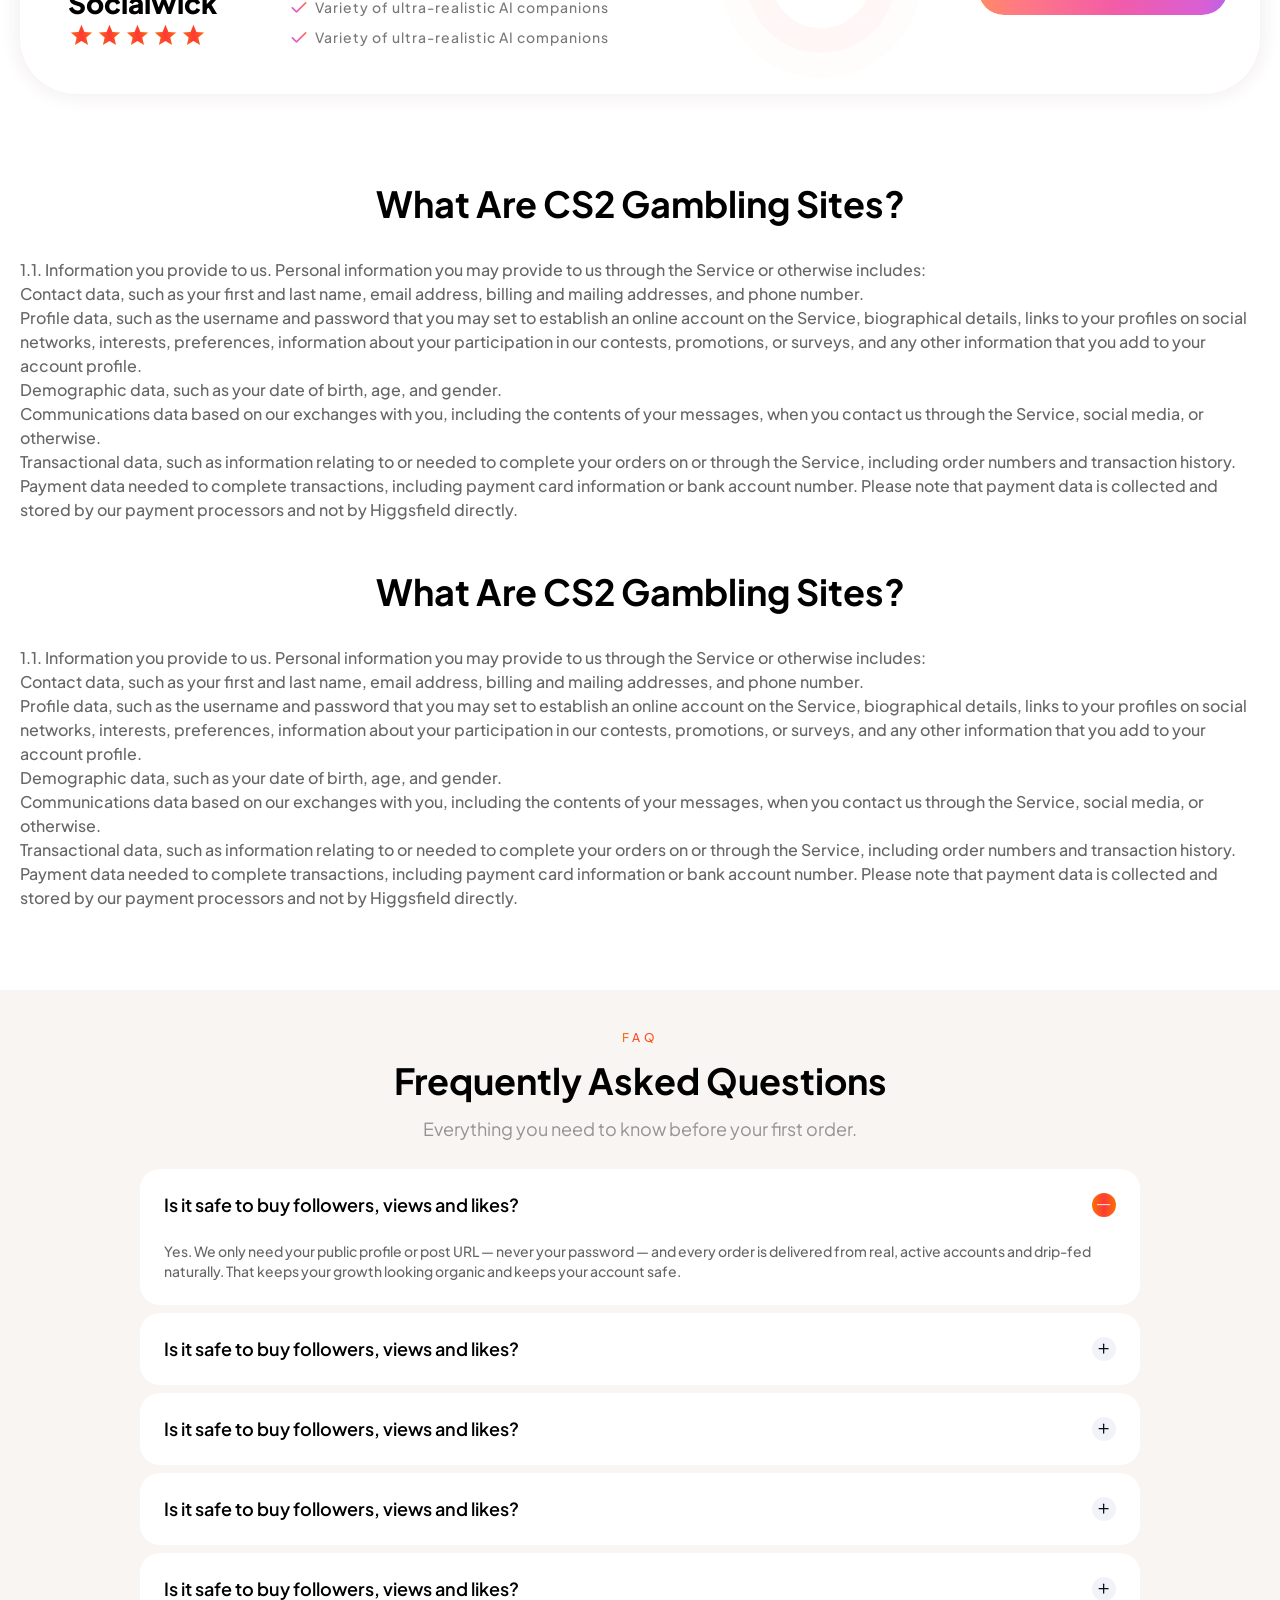
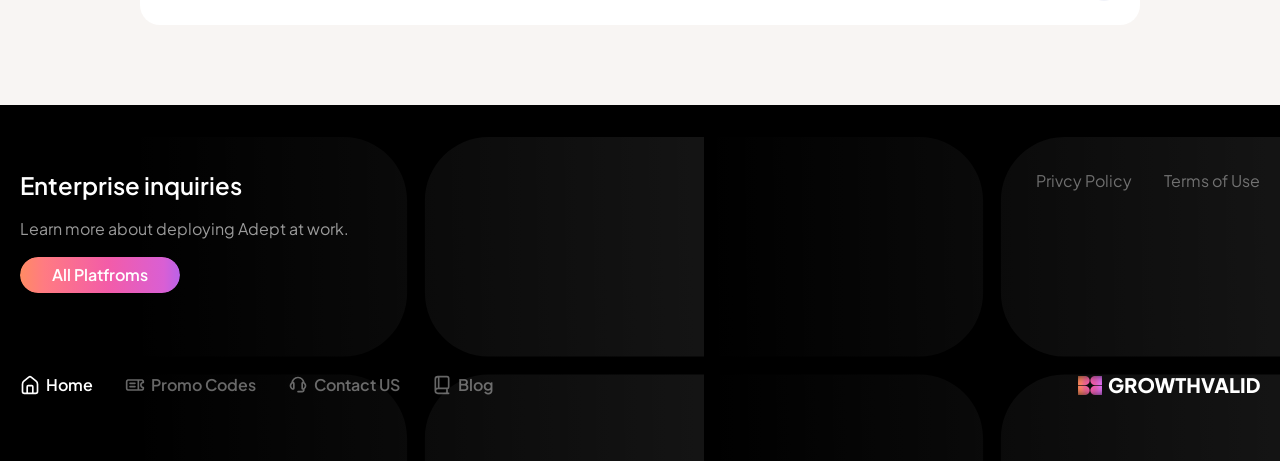
==== commit c8158442: "create done blog page" ====
--- a/index.html
+++ b/index.html
@@ -18,18 +18,18 @@
             <div class="container">
                 <div class="wrap-header">
                     <div class="site-logo">
-                        <a href="#"><img src="assets/images/Logo.svg" alt="Logo"></a>
+                        <a href="#"><img src="assets/images/Logo.png" alt="Logo"></a>
                     </div>
                     <div class="site-nav">
                         <ul>
                             <li class="current-menu-item">
-                                <a href="#">
+                                <a href="index.html">
                                     <img src="assets/images/icon-home.svg" alt="">
                                     <span>Home</span>
                                 </a>
                             </li>
                             <li>
-                                <a href="#">
+                                <a href="promo-codes.html">
                                     <img src="assets/images/ticket.svg" alt="">
                                     <span>Promo Codes</span>
                                 </a>
@@ -62,13 +62,13 @@
                 <div class="site-nav-mobile">
                     <ul>
                         <li class="current-menu-item">
-                            <a href="#">
+                            <a href="index.html">
                                 <img src="assets/images/icon-home.svg" alt="">
                                 <span>Home</span>
                             </a>
                         </li>
                         <li>
-                            <a href="#">
+                            <a href="promo-codes.html">
                                 <img src="assets/images/ticket.svg" alt="">
                                 <span>Promo Codes</span>
                             </a>
@@ -1128,13 +1128,13 @@
                             <div class="footer-menus">
                                 <ul>
                                     <li class="current-menu-item">
-                                        <a href="#">
+                                        <a href="index.html">
                                             <img src="assets/images/icon-home-white.svg" alt="">
                                             <span>Home</span>
                                         </a>
                                     </li>
                                     <li>
-                                        <a href="#">
+                                        <a href="promo-codes.html">
                                             <img src="assets/images/ticket-white.svg" alt="">
                                             <span>Promo Codes</span>
                                         </a>
@@ -1167,7 +1167,7 @@
                             </ul>
                         </div>
                         <a href="#" class="footer-logo">
-                            <img src="assets/images/Logo-white.svg" alt="">
+                            <img src="assets/images/logo-white.png" alt="">
                         </a>
                     </div>
                 </div>
--- a/assets/css/styles.css
+++ b/assets/css/styles.css
@@ -66,9 +66,7 @@
     overflow: hidden;
 }
 
-main {
-    min-height: 100vh;
-}
+
 
 .on-pc {
     display: block;
@@ -614,8 +612,6 @@
 }
 
 
-.all-sites-content {}
-
 .all-sites-content__tabs {
     display: flex;
     align-items: center;
@@ -1190,9 +1186,298 @@
     transition: all 0.3s ease-in-out;
 }
 
+.footer-links ul li a:hover {
+    opacity: 1;
+}
+
 .footer-logo img {
     height: 24px;
     width: auto;
+}
+
+/* Promo Codes Page */
+.promo-hero {
+    padding: 40px 0;
+}
+
+.promo-hero .container {
+    max-width: 1280px;
+}
+
+.promo-hero__content {
+    text-align: center;
+}
+
+.promo-hero__heading {
+    font-weight: 700;
+    font-size: 52px;
+    line-height: 60px;
+    text-transform: capitalize;
+}
+
+.promo-hero__desc {
+    color: rgba(0, 0, 0, 0.4);
+    font-size: 18px;
+    line-height: 24px;
+    margin-top: 10px;
+}
+
+/* Blog Page */
+.blog-hero {
+    padding: 40px 0 80px;
+}
+
+.blog-hero .container {
+    max-width: 1280px;
+}
+
+.blog-hero__header {
+    text-align: center;
+    margin-bottom: 40px;
+}
+
+.blog-hero__heading span {
+    font-size: 52px;
+    line-height: 60px;
+    background: linear-gradient(90deg,
+            #ff8b63 0%,
+            #ff7b82 15%,
+            #f35ca8 55%,
+            #d95fd4 90%,
+            #b962e8 100%);
+    -webkit-background-clip: text;
+    background-clip: text;
+    -webkit-text-fill-color: transparent;
+    color: transparent;
+    margin-bottom: 10px;
+    display: block;
+}
+
+.blog-hero__heading {
+    font-weight: 700;
+    font-size: 48px;
+    line-height: 1.25;
+    text-transform: capitalize;
+}
+
+.blog-hero__featured {
+    display: flex;
+    flex-wrap: wrap;
+    gap: 32px;
+    align-items: center;
+}
+
+.blog-hero__featured .left {
+    width: calc(49.68% - 16px);
+}
+
+.blog-hero__featured .right {
+    width: calc(50.32% - 16px);
+    padding: 16px;
+}
+
+.blog-hero__featured .blog-img {
+    aspect-ratio: 600/330;
+    overflow: hidden;
+    border-radius: 16px;
+    display: block;
+    transition: all 0.4s ease;
+}
+
+.blog-hero__featured .blog-img:hover {
+    transform: scale(1.02);
+}
+
+.blog-hero__featured .blog-img img {
+    width: 100%;
+    height: 100%;
+    object-fit: cover;
+}
+
+.blog-hero__featured .blog-infos {
+    font-size: 14px;
+    color: rgba(0, 0, 0, 0.4);
+    margin-bottom: 12px;
+}
+
+.blog-hero__featured .blog-infos span {
+    display: inline-block;
+}
+
+.blog-hero__featured .blog-title {
+    font-weight: 600;
+    font-size: 36px;
+    line-height: 1.25;
+    margin-bottom: 6px;
+}
+
+
+
+.blog-hero__featured .blog-title:hover a {
+    color: #f35ca8;
+}
+
+.blog-hero__featured .blog-excerpt {
+    font-size: 16px;
+    line-height: 24px;
+    color: rgba(0, 0, 0, 0.4);
+}
+
+.blog-hero__featured .blog-author {
+    display: flex;
+    align-items: center;
+    gap: 8px;
+    margin-top: 32px;
+}
+
+.blog-hero__featured .blog-author img {
+    width: 44px;
+    height: 44px;
+    object-fit: cover;
+    border-radius: 50%;
+    flex-shrink: 0;
+}
+
+.blog-hero__featured .blog-author__info {
+    font-weight: 600;
+    font-size: 16px;
+    line-height: 24px;
+}
+
+.blog-hero__featured .blog-author__info span {
+    color: #666666;
+    font-weight: 400;
+}
+
+.blog-list-sec {
+    padding-bottom: 80px;
+}
+
+.blog-list-sec .container {
+    max-width: 1280px;
+}
+
+.blog-list {
+    display: grid;
+    grid-template-columns: repeat(3, 1fr);
+    grid-gap: 32px;
+}
+
+.blog-item .item-img {
+    aspect-ratio: 392/220;
+    display: block;
+    overflow: hidden;
+    border-radius: 32px;
+    transition: all 0.3s ease;
+}
+
+.blog-item .item-img img {
+    width: 100%;
+    height: 100%;
+    object-fit: cover;
+}
+
+.blog-item:hover .item-img {
+    transform: scale(1.02);
+}
+
+.blog-item .item-content {
+    padding: 16px;
+}
+
+.blog-item .item-title {
+    font-weight: 500;
+    font-size: 18px;
+    transition: all 0.3s ease;
+    line-height: 24px;
+}
+
+.blog-item .item-title:hover a {
+    color: #f35ca8;
+}
+
+.blog-item .item-infos {
+    margin-top: 12px;
+    font-size: 14px;
+    color: rgba(0, 0, 0, 0.4);
+}
+
+.blog-pagination {
+    margin-top: 32px;
+}
+
+.blog-pagination .page-numbers {
+    display: flex;
+    justify-content: center;
+    align-items: center;
+    gap: 10px;
+    list-style: none;
+    padding: 0;
+    margin: 0;
+}
+
+.blog-pagination .page-numbers li {
+    margin: 0;
+}
+
+.blog-pagination a.page-numbers,
+.blog-pagination span.page-numbers {
+    display: flex;
+    justify-content: center;
+    align-items: center;
+    min-width: 36px;
+    height: 36px;
+    border-radius: 999px;
+    color: #222;
+    text-decoration: none;
+    transition: all .3s ease;
+    font-weight: 700;
+    font-size: 20px;
+    text-align: center;
+    background-color: #E6E6E6;
+    color: rgba(0, 0, 0, 0.2);
+
+}
+
+.blog-pagination a.page-numbers:hover {
+    color: #000;
+
+}
+
+.blog-pagination .current {
+    color: #000 !important;
+}
+
+.blog-pagination .page-numbers .prev,
+.blog-pagination .page-numbers .next {
+    padding: 8px 16px;
+    border-radius: 54px;
+    font-weight: 600;
+    font-size: 14px;
+    line-height: 20px;
+    background-color: #000000;
+    color: #FFFFFF;
+}
+
+.blog-pagination .page-numbers .prev {
+    margin-right: 6px;
+}
+
+.blog-pagination .page-numbers .next {
+    margin-left: 6px;
+}
+
+.blog-pagination .page-numbers .prev:hover,
+.blog-pagination .page-numbers .next:hover {
+    background-color: #E6E6E6;
+}
+
+.blog-pagination .page-numbers.current,
+.blog-pagination .page-numbers.disabled {
+    cursor: default;
+    pointer-events: none;
+    color: #C4C4C4;
+    background-color: #F7F7F7;
 }
 
 @media screen and (max-width: 1200px) {
@@ -1325,6 +1610,37 @@
     .footer-menus ul {
         gap: 20px;
     }
+
+    /* Promo Codes PAGE */
+    .promo-hero__heading {
+        font-size: 48px;
+        line-height: 1.25;
+    }
+
+    /* BLOG PAGE */
+    .blog-hero__heading,
+    .blog-hero__heading span {
+        font-size: 48px;
+        line-height: 1.25;
+        margin-bottom: 0;
+    }
+
+
+    .blog-hero__featured .right {
+        padding: 0;
+    }
+
+    .blog-hero__featured .blog-title {
+        font-size: 30px;
+    }
+
+    .blog-hero__featured .blog-author {
+        margin-top: 24px;
+    }
+
+    .blog-list {
+        grid-template-columns: repeat(2, 1fr)
+    }
 }
 
 @media screen and (max-width: 767px) {
@@ -1640,4 +1956,95 @@
     .footer-site .footer-deco img {
         width: 100%;
     }
+
+    /* Promo Codes PAGE */
+    .promo-hero {
+        padding: 32px 0;
+    }
+
+    .promo-hero__heading {
+        font-size: 36px;
+    }
+
+    .promo-hero__desc {
+        font-size: 16px;
+        line-height: 20px;
+    }
+
+    /* BLOG PAGE */
+    .blog-hero {
+        padding: 32px 0 60px;
+    }
+
+    .blog-hero__heading,
+    .blog-hero__heading span {
+        font-size: 36px;
+    }
+
+    .blog-hero__header {
+        margin-bottom: 32px;
+    }
+
+    .blog-hero__featured {
+        gap: 16px;
+    }
+
+    .blog-hero__featured .left,
+    .blog-hero__featured .right {
+        width: 100%;
+    }
+
+    .blog-hero__featured .blog-img {
+        aspect-ratio: 335/190;
+    }
+
+    .blog-hero__featured .blog-title {
+        font-size: 24px;
+    }
+
+    .blog-hero__featured .blog-excerpt {
+        font-size: 14px;
+        line-height: 20px;
+    }
+
+    .blog-hero__featured .blog-author img {
+        width: 36px;
+        height: 36px;
+    }
+
+    .blog-hero__featured .blog-author__info {
+        font-size: 14px;
+        line-height: 18px;
+    }
+
+    .blog-list {
+        grid-template-columns: 1fr;
+    }
+
+    .blog-pagination .page-numbers .prev,
+    .blog-pagination .page-numbers .next {
+        font-size: 12px;
+        line-height: 14px;
+        padding: 7px 16px;
+        height: auto;
+    }
+
+    .blog-pagination a.page-numbers,
+    .blog-pagination span.page-numbers {
+        min-width: 32px;
+        height: 32px;
+        font-size: 18px;
+    }
+
+    .blog-item .item-content {
+        padding: 16px 0 0 0;
+    }
+
+    .blog-item .item-img {
+        aspect-ratio: 335/190;
+    }
+
+    .blog-list-sec {
+        padding-bottom: 60px;
+    }
 }
